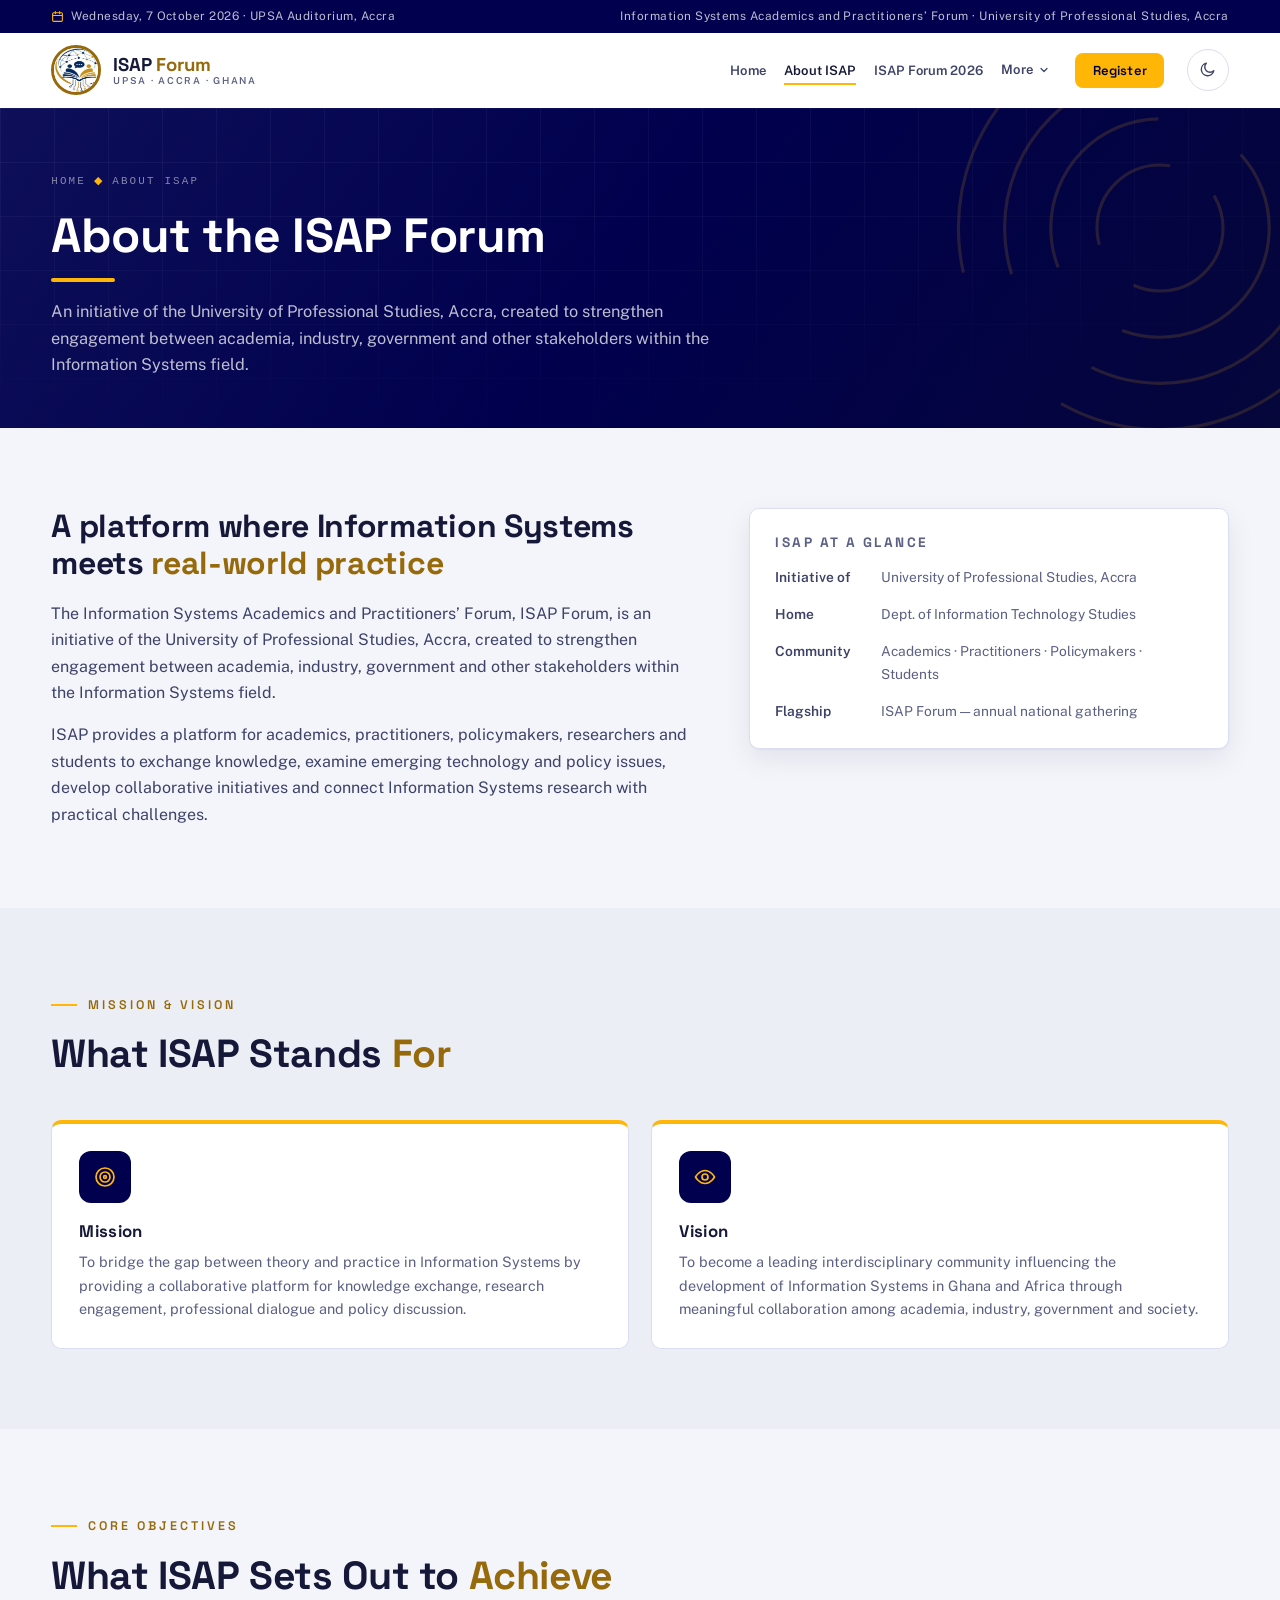
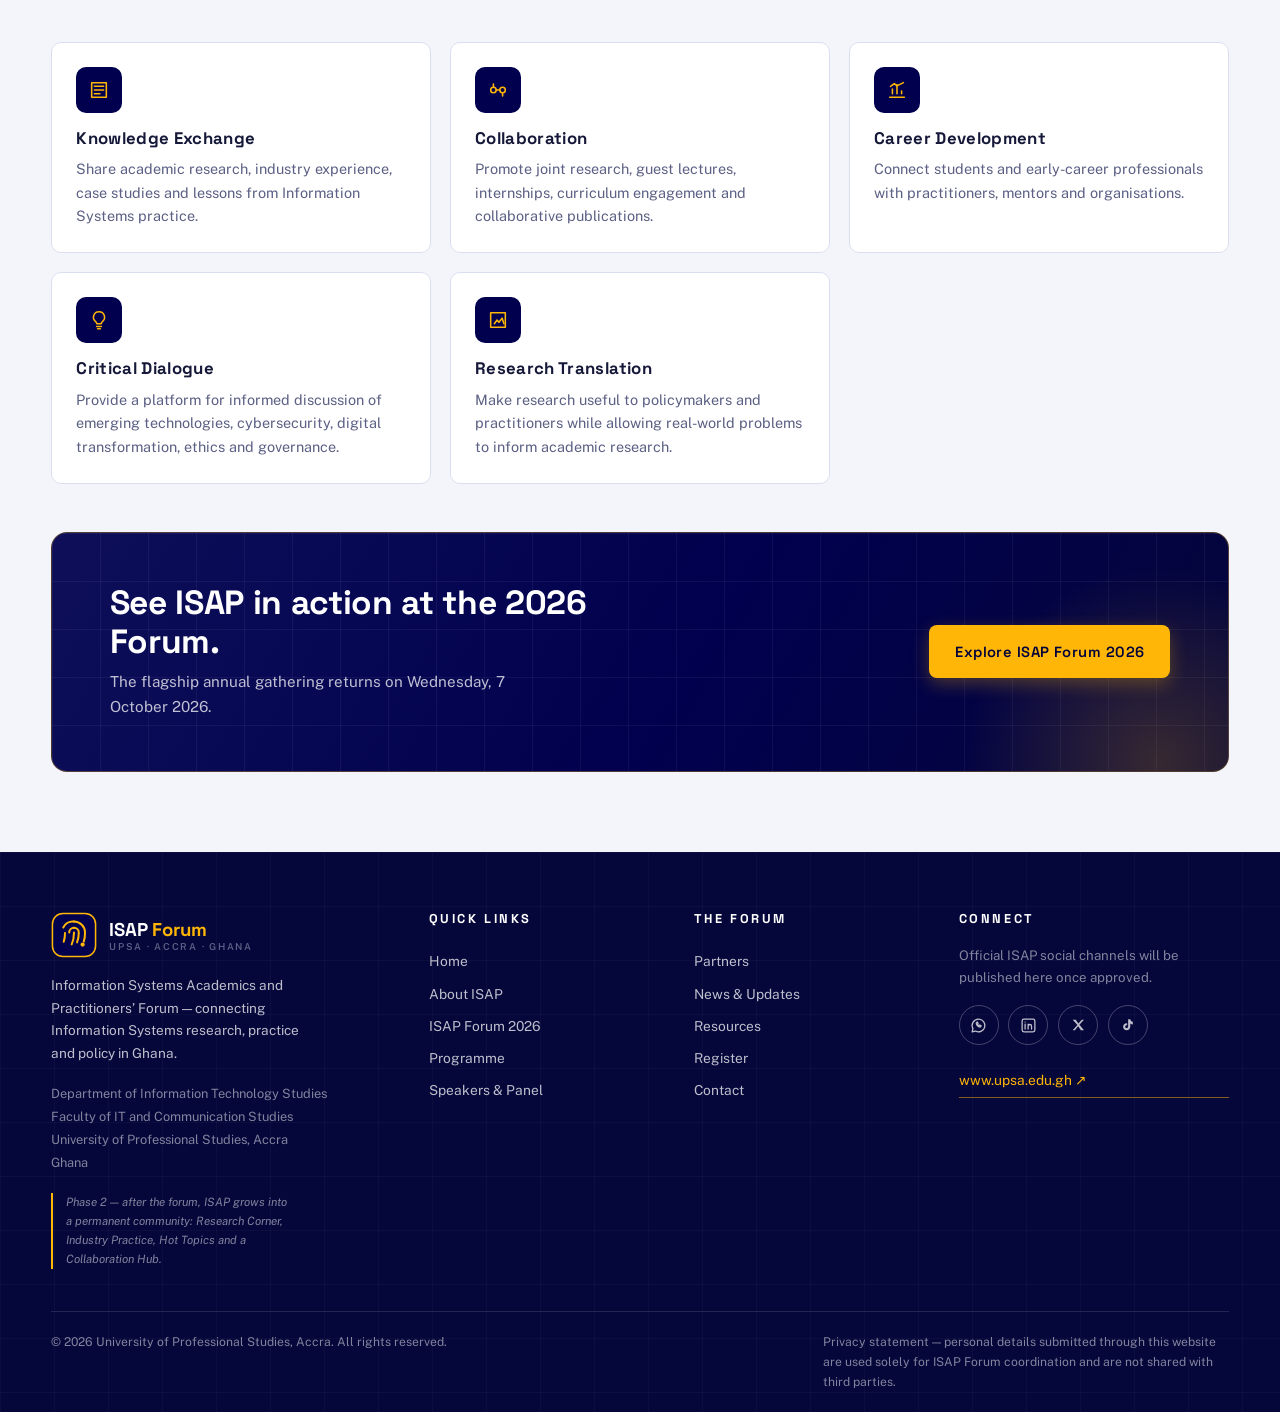
==== about.html @ c1e5a8bd "-Initial Commit -frontend" ====
<!DOCTYPE html>
<html lang="en" data-theme="light">

<head>
  <!-- =====================================================================
  ISAP FORUM 2026 — Official Event Website (Frontend Prototype)
  Information Systems Academics and Practitioners' Forum
  University of Professional Studies, Accra (UPSA)
  ---------------------------------------------------------------------
  · Multi-page static site: HTML5 + CSS3 + Vanilla JS (no frameworks, no build step)
  · Shared assets:  style.css (design system) · main.js (CMS-ready data + behaviour)
  · This page:      about.html — About ISAP
  · News articles:  article.html?slug=<slug> — single-article view rendered
    from the ISAP_DATA store in main.js (CMS-ready). All renderers honour
    the `status` publication gate (invited / confirmed / published ·
    draft / approved / published); swap the data objects for API calls
    later without touching the renderers.
====================================================================== -->
  <meta charset="UTF-8">
  <meta name="viewport" content="width=device-width, initial-scale=1.0">
  <title>About ISAP | ISAP Forum 2026</title>
  <link rel="icon" type="image/x-icon" href="images/logo-icon.jpg">
  <meta name="description"
    content="The Information Systems Academics and Practitioners’ Forum (ISAP) is a UPSA initiative bridging Information Systems theory and practice in Ghana.">
  <meta name="robots" content="index, follow">
  <meta name="theme-color" content="#00004E">
  <!-- Canonical + social placeholders: replace domain with the production URL -->
  <link rel="canonical" href="https://isapforum.upsa.edu.gh/about.html">
  <meta property="og:type" content="website">
  <meta property="og:site_name" content="ISAP Forum · UPSA">
  <meta property="og:title" content="About ISAP | ISAP Forum 2026">
  <meta property="og:description"
    content="The Information Systems Academics and Practitioners’ Forum (ISAP) is a UPSA initiative bridging Information Systems theory and practice in Ghana.">
  <meta property="og:url" content="https://isapforum.upsa.edu.gh/about.html">
  <!-- og:image: replace with official campaign visual when available -->
  <meta property="og:image" content="https://isapforum.upsa.edu.gh/assets/images/isap-2026-og.png">
  <meta name="twitter:card" content="summary_large_image">
  <meta name="twitter:title" content="About ISAP | ISAP Forum 2026">
  <meta name="twitter:description"
    content="The Information Systems Academics and Practitioners’ Forum (ISAP) is a UPSA initiative bridging Information Systems theory and practice in Ghana.">
  <link rel="preconnect" href="https://fonts.googleapis.com">
  <link rel="preconnect" href="https://fonts.gstatic.com" crossorigin>
  <link
    href="https://fonts.googleapis.com/css2?family=Space+Grotesk:wght@500;600;700&family=Public+Sans:ital,wght@0,400;0,500;0,600;0,700;0,800;1,400;1,600&display=swap"
    rel="stylesheet">
  <script>
    /* Theme bootstrap — runs before paint to avoid flash (persists via localStorage) */
    (function () {
      try {
        var t = localStorage.getItem('isap-theme');
        if (t !== 'light' && t !== 'dark') {
          t = (window.matchMedia && window.matchMedia('(prefers-color-scheme: dark)').matches) ? 'dark' : 'light';
        }
        document.documentElement.setAttribute('data-theme', t);
      } catch (e) { document.documentElement.setAttribute('data-theme', 'light'); }
    })();
  </script>
  <link rel="stylesheet" href="style.css">
</head>

<body data-page="about">

  <a class="skip-link" href="#main">Skip to main content</a>

  <!-- ================= HEADER ================= -->
  <header class="site-header" id="siteHeader">
    <div class="topstrip">
      <div class="container topstrip-in">
        <span><svg width="13" height="13" viewBox="0 0 24 24" fill="none" stroke="currentColor" stroke-width="2"
            stroke-linecap="round">
            <rect x="3" y="5" width="18" height="16" rx="2" />
            <path d="M3 10h18M8 3v4M16 3v4" />
          </svg> Wednesday, 7 October 2026 · UPSA Auditorium, Accra</span>
        <span class="ts-right">Information Systems Academics and Practitioners’ Forum · University of Professional
          Studies, Accra</span>
      </div>
    </div>
    <div class="container header-inner">
      <a class="brand" href="index.html" aria-label="ISAP Forum — Home">
        <img class="brand-mark-img" src="images/logo-icon.jpg" alt="" aria-hidden="true">
        <span class="brand-text">
          <strong>ISAP <i>Forum</i></strong>
          <small>UPSA · Accra · Ghana</small>
        </span>
      </a>
      <nav class="main-nav" aria-label="Primary">
        <ul>
          <li><a class="nav-link" href="index.html" data-nav="home">Home</a></li>
          <li><a class="active nav-link" href="about.html" data-nav="about">About ISAP</a></li>
          <li><a class="nav-link" href="forum.html" data-nav="forum">ISAP Forum 2026</a></li>
          <li class="nav-dropdown" id="navMore">
            <button class="nav-link nav-more" id="navMoreBtn" type="button" aria-haspopup="true" aria-expanded="false"
              aria-controls="navMoreMenu">
              More
              <svg class="chev" width="12" height="12" viewBox="0 0 24 24" fill="none" stroke="currentColor"
                stroke-width="2.4" stroke-linecap="round" stroke-linejoin="round" aria-hidden="true">
                <path d="M6 9l6 6 6-6" />
              </svg>
            </button>
            <ul class="nav-dropdown-menu" id="navMoreMenu" role="menu" aria-label="More pages">
              <li role="none"><a role="menuitem" class="dropdown-link" href="programme.html"
                  data-nav="programme">Programme</a></li>
              <li role="none"><a role="menuitem" class="dropdown-link" href="speakers.html" data-nav="speakers">Speakers
                  &amp; Panel</a></li>
              <li role="none"><a role="menuitem" class="dropdown-link" href="partners.html"
                  data-nav="partners">Partners</a></li>
              <li role="none"><a role="menuitem" class="dropdown-link" href="news.html" data-nav="news">News &amp;
                  Updates</a></li>
              <li role="none"><a role="menuitem" class="dropdown-link" href="resources.html"
                  data-nav="resources">Resources</a></li>
              <li role="none"><a role="menuitem" class="dropdown-link" href="contact.html"
                  data-nav="contact">Contact</a></li>
            </ul>
          </li>
          <li><a class="nav-link is-cta" href="register.html" data-nav="register">Register</a></li>
        </ul>
      </nav>
      <div class="header-actions">
        <button class="icon-btn theme-toggle" id="themeToggle" type="button" aria-label="Switch to dark mode"
          aria-pressed="false">
          <svg class="ic-moon" width="19" height="19" viewBox="0 0 24 24" fill="none" stroke="currentColor"
            stroke-width="1.8" stroke-linecap="round" stroke-linejoin="round" aria-hidden="true">
            <path d="M20 13.5A8 8 0 1 1 10.5 4 6.5 6.5 0 0 0 20 13.5z" />
          </svg>
          <svg class="ic-sun" width="19" height="19" viewBox="0 0 24 24" fill="none" stroke="currentColor"
            stroke-width="1.8" stroke-linecap="round" aria-hidden="true">
            <circle cx="12" cy="12" r="4" />
            <path
              d="M12 2v2M12 20v2M2 12h2M20 12h2M4.9 4.9l1.4 1.4M17.7 17.7l1.4 1.4M4.9 19.1l1.4-1.4M17.7 6.3l1.4-1.4" />
          </svg>
        </button>
        <button class="icon-btn hamburger" id="hamburger" type="button" aria-label="Open menu" aria-expanded="false"
          aria-controls="mobileMenu">
          <span class="bars" aria-hidden="true"><span></span><span></span><span></span></span>
        </button>
      </div>
    </div>
  </header>

  <!-- ================= MOBILE MENU ================= -->
  <div class="mobile-menu" id="mobileMenu" aria-hidden="true">
    <div class="mm-top">
      <span class="brand">
        <svg class="brand-mark" viewBox="0 0 48 48" width="40" height="40" aria-hidden="true">
          <rect x="1.5" y="1.5" width="45" height="45" rx="11" fill="#00004E" stroke="#FFB606" stroke-width="1.6" />
          <g fill="none" stroke="#FFB606" stroke-width="2.1" stroke-linecap="round">
            <path d="M24 10a11.5 11.5 0 0 1 11.5 11.5c0 3.6-.4 6.7-1.3 9.4" />
            <path d="M12.8 16.2A11.5 11.5 0 0 1 24 10" />
            <path d="M24 16.5a5 5 0 0 1 5 5c0 3.8-.6 7.2-1.8 10.2" />
            <path d="M19 21.5a5 5 0 0 1 5-5" />
            <path d="M24 21.5c0 4.6-.8 8.7-2.4 12.3" />
            <path d="M14.6 22c0 3.3-.4 6.3-1.3 9" />
          </g>
          <circle cx="33" cy="34" r="2.2" fill="#FFB606" />
        </svg>
        <span class="brand-text"><strong style="color:#fff">ISAP <i
              style="color:#FFB606;font-style:normal">Forum</i></strong><small>UPSA · Accra · Ghana</small></span>
      </span>
      <button class="mm-close" id="mmClose" type="button" aria-label="Close menu">
        <svg width="18" height="18" viewBox="0 0 24 24" fill="none" stroke="currentColor" stroke-width="2"
          stroke-linecap="round" aria-hidden="true">
          <path d="M6 6l12 12M18 6L6 18" />
        </svg>
      </button>
    </div>
    <nav class="mm-nav" aria-label="Mobile">
      <a href="index.html" data-nav="home">Home <small>01</small></a>
      <a class="active" href="about.html" data-nav="about">About ISAP <small>02</small></a>
      <a href="forum.html" data-nav="forum">ISAP Forum 2026 <small>03</small></a>
      <a href="programme.html" data-nav="programme">Programme <small>04</small></a>
      <a href="speakers.html" data-nav="speakers">Speakers &amp; Panel <small>05</small></a>
      <a href="partners.html" data-nav="partners">Partners <small>06</small></a>
      <a href="news.html" data-nav="news">News &amp; Updates <small>07</small></a>
      <a href="resources.html" data-nav="resources">Resources <small>08</small></a>
      <a href="register.html" data-nav="register">Register <small>09</small></a>
      <a href="contact.html" data-nav="contact">Contact <small>10</small></a>
    </nav>
    <div class="mm-foot">
      <a class="btn btn-gold" href="register.html">Register for ISAP 2026
        <svg class="arr" width="16" height="16" viewBox="0 0 24 24" fill="none" stroke="currentColor" stroke-width="2.2"
          stroke-linecap="round" stroke-linejoin="round" aria-hidden="true">
          <path d="M4 12h15M13 6l6 6-6 6" />
        </svg>
      </a>
      <div class="mm-event">
        <span><svg width="14" height="14" viewBox="0 0 24 24" fill="none" stroke="currentColor" stroke-width="2"
            stroke-linecap="round" aria-hidden="true">
            <rect x="3" y="5" width="18" height="16" rx="2" />
            <path d="M3 10h18M8 3v4M16 3v4" />
          </svg> Wednesday, 7 October 2026</span>
        <span><svg width="14" height="14" viewBox="0 0 24 24" fill="none" stroke="currentColor" stroke-width="2"
            stroke-linecap="round" stroke-linejoin="round" aria-hidden="true">
            <path d="M12 21s-7-5.1-7-11a7 7 0 0 1 14 0c0 5.9-7 11-7 11z" />
            <circle cx="12" cy="10" r="2.5" />
          </svg> UPSA Auditorium, Accra</span>
      </div>
    </div>
  </div>

  <main id="main">
    <!-- ============================================================
     VIEW: ABOUT ISAP
============================================================ -->
    <section class="view" id="view-about" aria-label="About ISAP">
      <div class="page-head">
        <svg class="fp-bg" viewBox="0 0 200 200" fill="none" stroke="#FFB606" stroke-width="1.5" aria-hidden="true">
          <circle cx="100" cy="100" r="30" stroke-dasharray="60 26" />
          <circle cx="100" cy="100" r="52" stroke-dasharray="100 44" />
          <circle cx="100" cy="100" r="74" stroke-dasharray="150 60" />
          <circle cx="100" cy="100" r="96" stroke-dasharray="200 80" />
        </svg>
        <div class="container">
          <p class="crumb"><a href="index.html">Home</a> <b>◆</b> About ISAP</p>
          <h1>About the ISAP Forum</h1>
          <p class="ph-lede">An initiative of the University of Professional Studies, Accra, created to strengthen
            engagement between academia, industry, government and other stakeholders within the Information Systems
            field.</p>
        </div>
      </div>

      <section class="section" aria-labelledby="aboutIntroT">
        <div class="container about-grid">
          <div class="prose reveal">
            <h2 id="aboutIntroT" style="font-size:clamp(1.5rem,3vw,2rem);margin-bottom:1.2rem">A platform where
              Information Systems meets <span class="hl" style="color:var(--gold-ink)">real-world practice</span></h2>
            <p>The Information Systems Academics and Practitioners’ Forum, ISAP Forum, is an initiative of the
              University of Professional Studies, Accra, created to strengthen engagement between academia, industry,
              government and other stakeholders within the Information Systems field.</p>
            <p>ISAP provides a platform for academics, practitioners, policymakers, researchers and students to exchange
              knowledge, examine emerging technology and policy issues, develop collaborative initiatives and connect
              Information Systems research with practical challenges.</p>
          </div>
          <aside class="focus-card reveal" aria-label="ISAP identity">
            <h3>ISAP At a Glance</h3>
            <div style="display:flex;flex-direction:column;gap:.9rem">
              <div class="spk-row"><b style="min-width:96px">Initiative of</b><span>University of Professional Studies,
                  Accra</span></div>
              <div class="spk-row"><b style="min-width:96px">Home</b><span>Dept. of Information Technology
                  Studies</span></div>
              <div class="spk-row"><b style="min-width:96px">Community</b><span>Academics · Practitioners · Policymakers
                  · Students</span></div>
              <div class="spk-row"><b style="min-width:96px">Flagship</b><span>ISAP Forum — annual national
                  gathering</span></div>
            </div>
          </aside>
        </div>
      </section>

      <section class="section section--tint" aria-labelledby="mvT">
        <div class="container">
          <div class="sec-head reveal">
            <p class="eyebrow">Mission &amp; Vision</p>
            <h2 class="sec-title" id="mvT">What ISAP Stands <span class="hl">For</span></h2>
          </div>
          <div class="grid grid-2">
            <article class="card mv-card reveal">
              <div class="icon-box" aria-hidden="true"><svg width="24" height="24" viewBox="0 0 24 24" fill="none"
                  stroke="currentColor" stroke-width="1.7" stroke-linecap="round" stroke-linejoin="round">
                  <circle cx="12" cy="12" r="9" />
                  <circle cx="12" cy="12" r="5" />
                  <circle cx="12" cy="12" r="1.4" />
                </svg></div>
              <h3>Mission</h3>
              <p>To bridge the gap between theory and practice in Information Systems by providing a collaborative
                platform for knowledge exchange, research engagement, professional dialogue and policy discussion.</p>
            </article>
            <article class="card mv-card reveal">
              <div class="icon-box" aria-hidden="true"><svg width="24" height="24" viewBox="0 0 24 24" fill="none"
                  stroke="currentColor" stroke-width="1.7" stroke-linecap="round" stroke-linejoin="round">
                  <path d="M2.5 12S6 5.5 12 5.5 21.5 12 21.5 12 18 18.5 12 18.5 2.5 12 2.5 12z" />
                  <circle cx="12" cy="12" r="3" />
                </svg></div>
              <h3>Vision</h3>
              <p>To become a leading interdisciplinary community influencing the development of Information Systems in
                Ghana and Africa through meaningful collaboration among academia, industry, government and society.</p>
            </article>
          </div>
        </div>
      </section>

      <section class="section" aria-labelledby="objT">
        <div class="container">
          <div class="sec-head reveal">
            <p class="eyebrow">Core Objectives</p>
            <h2 class="sec-title" id="objT">What ISAP Sets Out to <span class="hl">Achieve</span></h2>
          </div>
          <div class="obj-grid">
            <article class="card obj-card reveal">
              <div class="icon-box" aria-hidden="true"><svg width="22" height="22" viewBox="0 0 24 24" fill="none"
                  stroke="currentColor" stroke-width="1.7" stroke-linecap="round" stroke-linejoin="round">
                  <path d="M7 8h10M7 12h10M7 16h6" />
                  <path d="M4 4h16v16H4z" />
                </svg></div>
              <h3>Knowledge Exchange</h3>
              <p>Share academic research, industry experience, case studies and lessons from Information Systems
                practice.</p>
            </article>
            <article class="card obj-card reveal">
              <div class="icon-box" aria-hidden="true"><svg width="22" height="22" viewBox="0 0 24 24" fill="none"
                  stroke="currentColor" stroke-width="1.7" stroke-linecap="round" stroke-linejoin="round">
                  <circle cx="7" cy="12" r="3" />
                  <circle cx="17" cy="12" r="3" />
                  <path d="M10 12h4M7 9V5.5M17 15v3.5" />
                </svg></div>
              <h3>Collaboration</h3>
              <p>Promote joint research, guest lectures, internships, curriculum engagement and collaborative
                publications.</p>
            </article>
            <article class="card obj-card reveal">
              <div class="icon-box" aria-hidden="true"><svg width="22" height="22" viewBox="0 0 24 24" fill="none"
                  stroke="currentColor" stroke-width="1.7" stroke-linecap="round" stroke-linejoin="round">
                  <path d="M4 20h16M7 16v-5M12 16V6M17 16v-3" />
                  <path d="M5 8l4-3 3 2.5L19 4" />
                </svg></div>
              <h3>Career Development</h3>
              <p>Connect students and early-career professionals with practitioners, mentors and organisations.</p>
            </article>
            <article class="card obj-card reveal">
              <div class="icon-box" aria-hidden="true"><svg width="22" height="22" viewBox="0 0 24 24" fill="none"
                  stroke="currentColor" stroke-width="1.7" stroke-linecap="round" stroke-linejoin="round">
                  <path d="M12 3a6 6 0 0 1 3.5 10.9c-.6.5-1 1.2-1 2.1h-5c0-.9-.4-1.6-1-2.1A6 6 0 0 1 12 3z" />
                  <path d="M9.5 19h5M10.5 21.5h3" />
                </svg></div>
              <h3>Critical Dialogue</h3>
              <p>Provide a platform for informed discussion of emerging technologies, cybersecurity, digital
                transformation, ethics and governance.</p>
            </article>
            <article class="card obj-card reveal">
              <div class="icon-box" aria-hidden="true"><svg width="22" height="22" viewBox="0 0 24 24" fill="none"
                  stroke="currentColor" stroke-width="1.7" stroke-linecap="round" stroke-linejoin="round">
                  <path d="M4 4h16v16H4z" />
                  <path d="M8 16l3-4 2 2.5L16.5 10l2 6" />
                </svg></div>
              <h3>Research Translation</h3>
              <p>Make research useful to policymakers and practitioners while allowing real-world problems to inform
                academic research.</p>
            </article>
          </div>
          <div class="cta-banner reveal" style="margin-top:3rem">
            <div>
              <h2>See ISAP in action at the 2026 Forum.</h2>
              <p>The flagship annual gathering returns on Wednesday, 7 October 2026.</p>
            </div>
            <div class="cta-actions"><a class="btn btn-gold" href="forum.html">Explore ISAP Forum 2026</a></div>
          </div>
        </div>
      </section>
    </section>
  </main>

  <!-- ================= FOOTER ================= -->
  <footer class="site-footer">
    <div class="container">
      <div class="foot-grid">
        <div class="foot-brand">
          <span class="brand">
            <svg class="brand-mark" viewBox="0 0 48 48" width="46" height="46" aria-hidden="true">
              <rect x="1.5" y="1.5" width="45" height="45" rx="11" fill="#00004E" stroke="#FFB606" stroke-width="1.6" />
              <g fill="none" stroke="#FFB606" stroke-width="2.1" stroke-linecap="round">
                <path d="M24 10a11.5 11.5 0 0 1 11.5 11.5c0 3.6-.4 6.7-1.3 9.4" />
                <path d="M12.8 16.2A11.5 11.5 0 0 1 24 10" />
                <path d="M24 16.5a5 5 0 0 1 5 5c0 3.8-.6 7.2-1.8 10.2" />
                <path d="M19 21.5a5 5 0 0 1 5-5" />
                <path d="M24 21.5c0 4.6-.8 8.7-2.4 12.3" />
                <path d="M14.6 22c0 3.3-.4 6.3-1.3 9" />
              </g>
              <circle cx="33" cy="34" r="2.2" fill="#FFB606" />
            </svg>
            <span class="brand-text"><strong style="color:#fff">ISAP <i
                  style="color:#FFB606;font-style:normal">Forum</i></strong><small>UPSA · Accra · Ghana</small></span>
          </span>
          <p>Information Systems Academics and Practitioners’ Forum — connecting Information Systems research, practice
            and policy in Ghana.</p>
          <div class="addr">
            Department of Information Technology Studies<br>
            Faculty of IT and Communication Studies<br>
            University of Professional Studies, Accra<br>
            Ghana
          </div>
          <p class="phase2">Phase 2 — after the forum, ISAP grows into a permanent community: Research Corner, Industry
            Practice, Hot Topics and a Collaboration Hub.</p>
        </div>
        <div class="foot-col">
          <h4>Quick Links</h4>
          <a href="index.html">Home</a><a href="about.html">About ISAP</a><a href="forum.html">ISAP Forum 2026</a><a
            href="programme.html">Programme</a><a href="speakers.html">Speakers &amp; Panel</a>
        </div>
        <div class="foot-col">
          <h4>The Forum</h4>
          <a href="partners.html">Partners</a><a href="news.html">News &amp; Updates</a><a
            href="resources.html">Resources</a><a href="register.html">Register</a><a href="contact.html">Contact</a>
        </div>
        <div class="foot-col">
          <h4>Connect</h4>
          <p style="font-size:.83rem;color:var(--on-navy-3)">Official ISAP social channels will be published here once
            approved.</p>
          <div class="foot-social">
            <a href="https://whatsapp.com/channel/0029VapJtFc60eBjgcA69Y19" target="_blank" rel="noopener"
              aria-label="WhatsApp" title="WhatsApp"><svg width="17" height="17" viewBox="0 0 24 24" fill="none"
                stroke="currentColor" stroke-width="1.8" stroke-linecap="round" stroke-linejoin="round"
                aria-hidden="true">
                <path d="M12 3a9 9 0 0 0-7.8 13.5L3 21l4.6-1.2A9 9 0 1 0 12 3z" />
                <path d="M8.8 8.7c.4 2.6 3 5.2 5.6 5.6l1.4-1.7-2.1-1.2-1 .8c-.8-.4-1.6-1.2-2-2l.8-1-1.2-2.1-1.5 1.6z" />
              </svg></a>
            <a href="https://www.linkedin.com/in/isap-forum" target="_blank" rel="noopener" aria-label="LinkedIn"
              title="LinkedIn"><svg width="17" height="17" viewBox="0 0 24 24" fill="none" stroke="currentColor"
                stroke-width="1.8" stroke-linecap="round" stroke-linejoin="round" aria-hidden="true">
                <rect x="3" y="3" width="18" height="18" rx="2.5" />
                <path d="M7.2 10.2V17M7.2 7.2v.01M11.5 17v-4a2.4 2.4 0 0 1 4.8 0v4M11.5 10.2v1.6" />
              </svg></a>
            <a href="https://x.com/itsaupsa?s=1" target="_blank" rel="noopener" aria-label="X" title="X"><svg width="16"
                height="16" viewBox="0 0 24 24" fill="currentColor" aria-hidden="true">
                <path d="M4 4h4.6l4 5.7L17.8 4H21l-6.9 7.6L21 20h-4.6l-4.2-6-4.9 6H4l7.2-8L4 4z" />
              </svg></a>
            <a href="https://www.tiktok.com/@itsa.upsa?_t=ZM-904lYQzwJrf&_r=1" target="_blank" rel="noopener"
              aria-label="TikTok" title="TikTok"><svg width="16" height="16" viewBox="0 0 24 24" fill="currentColor"
                aria-hidden="true">
                <path
                  d="M19.3 7.2c-1.3-.1-2.5-.8-3.2-1.9-.4-.6-.6-1.3-.7-2.1h-3.2v11.2c0 1.3-.9 2.3-2.2 2.3-1.2 0-2.2-.9-2.2-2.1s1-2.1 2.2-2.1c.2 0 .5 0 .7.1v-3.2c-.2 0-.5-.1-.7-.1-3 0-5.4 2.4-5.4 5.3s2.4 5.3 5.4 5.3c3 0 5.4-2.4 5.4-5.3V9.8c1.1.8 2.4 1.3 3.8 1.3V7.2h-.1z" />
              </svg></a>
          </div>
          <p style="font-size:.8rem;margin-top:1.2rem"><a href="https://www.upsa.edu.gh" target="_blank" rel="noopener"
              style="color:var(--gold);border-bottom:1px solid rgba(255,182,6,.5)">www.upsa.edu.gh ↗</a></p>
        </div>
      </div>
      <div class="foot-bottom">
        <span>© 2026 University of Professional Studies, Accra. All rights reserved.</span>
        <span class="privacy">Privacy statement — personal details submitted through this website are used solely for
          ISAP Forum coordination and are not shared with third parties.</span>
      </div>
    </div>
  </footer>

  <button class="back-top" id="backTop" type="button" aria-label="Back to top">
    <svg width="18" height="18" viewBox="0 0 24 24" fill="none" stroke="currentColor" stroke-width="2.4"
      stroke-linecap="round" stroke-linejoin="round" aria-hidden="true">
      <path d="M12 19V5M6 11l6-6 6 6" />
    </svg>
  </button>
  <div class="toast" id="toast" role="status" aria-live="polite"></div>

  <script src="main.js"></script>
</body>

</html>
---- style.css ----
/* ============================================================
   1. TOKENS
============================================================ */
:root {
  --navy: #00004E;
  --navy-700: #0E0F58;
  --navy-800: #0A0B44;
  --navy-900: #05063A;
  --gold: #FFB606;
  --gold-hi: #FFC22E;
  --gold-ink: #96690A;
  --gold-soft: rgba(255, 182, 6, .14);
  --bg: #F4F5FA;
  --surface: #FFFFFF;
  --surface-2: #ECEEF6;
  --surface-3: #E1E4F0;
  --ink: #151838;
  --ink-2: #3D4268;
  --muted: #5B6084;
  --line: #DBDEF0;
  --line-strong: #C3C8E2;
  --on-navy: #FFFFFF;
  --on-navy-2: rgba(255, 255, 255, .74);
  --on-navy-3: rgba(255, 255, 255, .5);
  --grid-line: rgba(0, 0, 78, .05);
  --shadow: 0 1px 2px rgba(10, 11, 68, .05), 0 10px 28px rgba(10, 11, 68, .08);
  --shadow-lg: 0 2px 6px rgba(10, 11, 68, .08), 0 22px 48px rgba(10, 11, 68, .16);
  --font-d: 'Space Grotesk', ui-sans-serif, sans-serif;
  --font-b: 'Public Sans', system-ui, sans-serif;
  --font-m: ui-monospace, 'SF Mono', 'Cascadia Mono', Menlo, Consolas, monospace;
  --r: 10px;
  --r-sm: 7px;
  --hh: 74px;
  /* Scroll-reveal animation tokens */
  --reveal-distance: 40px;
  --reveal-duration: .7s;
  --reveal-easing: cubic-bezier(.22, 1, .36, 1);
  --reveal-stagger: .10s;
}

html[data-theme="dark"] {
  --bg: #070919;
  --surface: #0D1130;
  --surface-2: #12163E;
  --surface-3: #181E52;
  --ink: #EDEFFB;
  --ink-2: #C7CBE8;
  --muted: #9298C0;
  --line: #20265A;
  --line-strong: #2D3470;
  --gold: #FFC021;
  --gold-hi: #FFCD4A;
  --gold-ink: #FFC22E;
  --gold-soft: rgba(255, 192, 33, .13);
  --grid-line: rgba(255, 255, 255, .04);
  --shadow: 0 1px 2px rgba(0, 0, 0, .35), 0 12px 30px rgba(0, 0, 0, .4);
  --shadow-lg: 0 2px 8px rgba(0, 0, 0, .4), 0 24px 54px rgba(0, 0, 0, .5);
  --navy-800: #04052E;
  --navy-900: #02031F;
}

/* ============================================================
   2. RESET / BASE
============================================================ */
*,
*::before,
*::after {
  box-sizing: border-box;
  margin: 0;
  padding: 0
}

html {
  scroll-behavior: smooth;
  -webkit-text-size-adjust: 100%
}

body {
  font-family: var(--font-b);
  font-size: 1rem;
  line-height: 1.65;
  color: var(--ink);
  background: var(--bg);
  overflow-x: clip;
  min-height: 100vh;
}

img,
svg,
canvas {
  display: block;
  max-width: 100%
}

a {
  color: inherit;
  text-decoration: none
}

ul,
ol {
  list-style: none
}

button,
input,
select,
textarea {
  font: inherit;
  color: inherit
}

button {
  cursor: pointer;
  background: none;
  border: 0
}

::selection {
  background: var(--gold);
  color: #00003A
}

:focus-visible {
  outline: 3px solid var(--gold);
  outline-offset: 2px;
  border-radius: 4px
}

.sr-only {
  position: absolute;
  width: 1px;
  height: 1px;
  padding: 0;
  margin: -1px;
  overflow: hidden;
  clip: rect(0 0 0 0);
  white-space: nowrap;
  border: 0
}

.skip-link {
  position: fixed;
  top: -60px;
  left: 16px;
  z-index: 200;
  background: var(--gold);
  color: #00003A;
  font-weight: 700;
  padding: .7rem 1.2rem;
  border-radius: 0 0 8px 8px;
  transition: top .2s
}

.skip-link:focus {
  top: 0
}

h1,
h2,
h3,
h4 {
  font-family: var(--font-d);
  line-height: 1.15;
  color: var(--ink);
  letter-spacing: -.01em
}

html[data-theme="dark"] h1,
html[data-theme="dark"] h2,
html[data-theme="dark"] h3,
html[data-theme="dark"] h4 {
  color: var(--ink)
}

.mono {
  font-family: var(--font-m)
}

.gold {
  color: var(--gold)
}

/* ============================================================
   3. LAYOUT UTILITIES
============================================================ */
.container {
  width: min(1200px, 92%);
  margin-inline: auto
}

.section {
  padding: 5rem 0;
  position: relative
}

.section--tint {
  background: var(--surface-2)
}

.section--navy {
  background: linear-gradient(135deg, var(--navy-700) 0%, var(--navy) 45%, var(--navy-900) 100%);
  color: var(--on-navy);
  overflow: hidden;
}

.section--navy::before {
  content: "";
  position: absolute;
  inset: 0;
  pointer-events: none;
  background-image: linear-gradient(var(--hero-grid, rgba(255, 255, 255, .045)) 1px, transparent 1px),
    linear-gradient(90deg, var(--hero-grid, rgba(255, 255, 255, .045)) 1px, transparent 1px);
  background-size: 56px 56px;
}

.section--navy::after {
  content: "";
  position: absolute;
  inset: 0;
  pointer-events: none;
  background: radial-gradient(600px 400px at 85% 10%, rgba(255, 182, 6, .14), transparent 65%);
}

.section--navy>* {
  position: relative;
  z-index: 2
}

.section--navy h2,
.section--navy h3 {
  color: #fff
}

.section--navy .sec-lede {
  color: var(--on-navy-2)
}

.sec-head {
  max-width: 720px;
  margin-bottom: 2.75rem
}

.sec-head--center {
  margin-inline: auto;
  text-align: center
}

.eyebrow {
  display: inline-flex;
  align-items: center;
  gap: .7rem;
  font-family: var(--font-d);
  font-size: .78rem;
  font-weight: 600;
  letter-spacing: .24em;
  text-transform: uppercase;
  color: var(--gold-ink);
  margin-bottom: 1rem;
}

.eyebrow::before {
  content: "";
  width: 26px;
  height: 2px;
  background: var(--gold);
  flex: none
}

.section--navy .eyebrow {
  color: var(--gold)
}

.sec-title {
  font-size: clamp(1.65rem, 3.4vw, 2.45rem);
  font-weight: 700
}

.sec-title .hl {
  color: var(--gold-ink)
}

.section--navy .sec-title .hl {
  color: var(--gold)
}

.sec-lede {
  margin-top: .9rem;
  color: var(--muted);
  font-size: 1.05rem;
  max-width: 62ch
}

/* ============================================================
   4. BUTTONS / CHIPS / STATUS
============================================================ */
.btn {
  display: inline-flex;
  align-items: center;
  justify-content: center;
  gap: .6rem;
  font-family: var(--font-d);
  font-weight: 600;
  font-size: .92rem;
  letter-spacing: .03em;
  padding: .85rem 1.55rem;
  border-radius: 8px;
  border: 1px solid transparent;
  transition: transform .18s ease, box-shadow .18s ease, background .18s ease, border-color .18s ease, color .18s ease;
  white-space: nowrap;
}

.btn .arr {
  transition: transform .18s ease
}

.btn:hover .arr {
  transform: translateX(4px)
}

.btn-gold {
  background: var(--gold);
  color: #00003A;
  box-shadow: 0 6px 18px rgba(255, 182, 6, .28)
}

.btn-gold:hover {
  background: var(--gold-hi);
  transform: translateY(-2px);
  box-shadow: 0 10px 26px rgba(255, 182, 6, .36)
}

.btn-navy {
  background: var(--navy);
  color: #fff
}

.btn-navy:hover {
  background: var(--navy-700);
  transform: translateY(-2px);
  box-shadow: var(--shadow)
}

.btn-ghost {
  border-color: rgba(255, 255, 255, .4);
  color: #fff
}

.btn-ghost:hover {
  border-color: var(--gold);
  color: var(--gold);
  transform: translateY(-2px)
}

.btn-outline {
  border-color: var(--line-strong);
  color: var(--ink)
}

.btn-outline:hover {
  border-color: var(--navy);
  background: var(--surface-2);
  transform: translateY(-2px)
}

html[data-theme="dark"] .btn-outline:hover {
  border-color: var(--gold);
  background: var(--surface-2)
}

.btn-sm {
  padding: .55rem 1.05rem;
  font-size: .82rem
}

.btn[disabled],
.btn.is-pending {
  opacity: .55;
  cursor: not-allowed;
  transform: none !important;
  box-shadow: none !important
}

.chip {
  display: inline-flex;
  align-items: center;
  gap: .55rem;
  padding: .55rem 1rem;
  border-radius: 8px;
  font-weight: 700;
  font-size: .86rem;
  letter-spacing: .02em;
}

.chip svg {
  flex: none
}

.chip--gold {
  background: var(--gold);
  color: #00003A
}

.chip--line {
  border: 1px solid rgba(255, 255, 255, .35);
  color: #fff
}

.chip--soft {
  background: var(--surface-2);
  border: 1px solid var(--line);
  color: var(--ink-2);
  font-weight: 600
}

.status {
  display: inline-flex;
  align-items: center;
  gap: .45rem;
  font-family: var(--font-m);
  font-size: .7rem;
  letter-spacing: .08em;
  text-transform: uppercase;
  padding: .28rem .65rem;
  border-radius: 999px;
  border: 1px solid;
}

.status::before {
  content: "";
  width: 6px;
  height: 6px;
  border-radius: 50%;
  background: currentColor
}

.status--confirmed {
  color: var(--gold-ink);
  border-color: rgba(150, 105, 10, .4);
  background: var(--gold-soft)
}

.status--tba {
  color: var(--muted);
  border-color: var(--line-strong);
  background: var(--surface-2)
}

/* ============================================================
   5. HEADER / NAVIGATION
============================================================ */
.site-header {
  position: sticky;
  top: 0;
  z-index: 50;
  background: var(--surface);
  transition: box-shadow .25s ease, border-color .25s ease;
  border-bottom: 1px solid transparent
}

.site-header.scrolled {
  border-color: var(--line);
  box-shadow: 0 8px 24px rgba(10, 11, 68, .1)
}

.topstrip {
  background: var(--navy);
  color: var(--on-navy-2);
  font-size: .74rem;
  letter-spacing: .04em;
  overflow: hidden;
  max-height: 34px;
  transition: max-height .3s ease
}

.site-header.scrolled .topstrip {
  max-height: 0
}

.topstrip-in {
  display: flex;
  justify-content: space-between;
  gap: 1rem;
  padding: .42rem 0
}

.topstrip-in span {
  display: inline-flex;
  align-items: center;
  gap: .45rem;
  white-space: nowrap
}

.topstrip-in svg {
  color: var(--gold)
}

.header-inner {
  display: flex;
  align-items: center;
  gap: 1.4rem;
  height: var(--hh)
}

.brand {
  display: flex;
  align-items: center;
  gap: .75rem;
  flex: none
}

.brand-mark-img {
  width: 50px;
  height: 50px;
  border-radius: 50%;
  border: 3px solid var(--gold-ink);
}

.brand-text {
  display: flex;
  flex-direction: column;
  line-height: 1.15
}

.brand-text strong {
  font-family: var(--font-d);
  font-weight: 700;
  font-size: 1.16rem;
  color: var(--ink);
  letter-spacing: -.01em
}

.brand-text strong i {
  font-style: normal;
  color: var(--gold-ink)
}

html[data-theme="dark"] .brand-text strong i {
  color: var(--gold)
}

.brand-text small {
  font-size: .6rem;
  letter-spacing: .18em;
  text-transform: uppercase;
  color: var(--muted);
  font-weight: 600
}

.main-nav {
  margin-left: auto
}

.main-nav ul {
  display: flex;
  align-items: center;
  gap: 1.15rem
}

.nav-link {
  position: relative;
  font-size: .815rem;
  font-weight: 600;
  color: var(--ink-2);
  padding: .45rem 0;
  letter-spacing: .01em;
  transition: color .18s;
  white-space: nowrap;
}

.nav-link::after {
  content: "";
  position: absolute;
  left: 0;
  bottom: 0;
  height: 2px;
  width: 100%;
  background: var(--gold);
  transform: scaleX(0);
  transform-origin: left;
  transition: transform .22s ease
}

.nav-link:hover {
  color: var(--ink)
}

.nav-link:hover::after,
.nav-link.active::after {
  transform: scaleX(1)
}

.nav-link.active {
  color: var(--ink)
}

.nav-link.is-cta {
  background: var(--gold);
  color: #00003A;
  padding: .55rem 1.1rem;
  border-radius: 8px;
  font-family: var(--font-d);
  margin-left: .4rem;
  transition: background .18s, transform .18s, box-shadow .18s;
}

.nav-link.is-cta::after {
  display: none
}

.nav-link.is-cta:hover {
  background: var(--gold-hi);
  transform: translateY(-2px);
  box-shadow: 0 8px 20px rgba(255, 182, 6, .35);
  color: #00003A
}

/* "More" dropdown (desktop nav only, 1024px+) — reuses existing nav styling */
.nav-dropdown {
  position: relative
}

.nav-more {
  display: inline-flex;
  align-items: center;
  gap: .35rem;
  cursor: pointer
}

.nav-more .chev {
  transition: transform .22s ease;
  margin-top: 1px
}

.nav-dropdown.open .nav-more .chev {
  transform: rotate(180deg)
}

.nav-dropdown-menu {
  position: absolute;
  top: calc(100% + 12px);
  right: 0;
  min-width: 212px;
  background: var(--surface);
  border: 1px solid var(--line);
  border-radius: 10px;
  box-shadow: var(--shadow-lg);
  padding: .45rem;
  display: flex;
  flex-direction: column;
  gap: .1rem;
  opacity: 0;
  visibility: hidden;
  transform: translateY(-8px);
  transition: opacity .2s ease, transform .2s ease, visibility 0s .2s;
  z-index: 60;
}

/* invisible bridge so hover isn't lost in the gap above the menu */
.nav-dropdown-menu::before {
  content: "";
  position: absolute;
  left: 0;
  right: 0;
  top: -12px;
  height: 12px
}

.nav-dropdown.open .nav-dropdown-menu,
.nav-dropdown:hover .nav-dropdown-menu,
.nav-dropdown:focus-within .nav-dropdown-menu {
  opacity: 1;
  visibility: visible;
  transform: translateY(0);
  transition: opacity .2s ease, transform .2s ease;
}

.nav-dropdown:hover .nav-more .chev,
.nav-dropdown:focus-within .nav-more .chev {
  transform: rotate(180deg)
}

.dropdown-link {
  display: block;
  padding: .6rem .8rem;
  border-radius: 7px;
  font-size: .85rem;
  font-weight: 600;
  color: var(--ink-2);
  white-space: nowrap;
  transition: background .16s, color .16s;
}

.dropdown-link:hover,
.dropdown-link:focus-visible {
  background: var(--surface-2);
  color: var(--ink)
}

.dropdown-link.active {
  color: var(--gold-ink);
  background: var(--gold-soft)
}

html[data-theme="dark"] .dropdown-link.active {
  color: var(--gold)
}

.header-actions {
  display: flex;
  align-items: center;
  gap: .6rem;
  flex: none
}

.icon-btn {
  width: 42px;
  height: 42px;
  border-radius: 50%;
  display: grid;
  place-items: center;
  color: var(--ink-2);
  border: 1px solid var(--line);
  background: var(--surface);
  transition: border-color .18s, color .18s, transform .18s;
}

.icon-btn:hover {
  border-color: var(--gold);
  color: var(--gold-ink);
  transform: translateY(-1px)
}

html[data-theme="dark"] .icon-btn:hover {
  color: var(--gold)
}

.theme-toggle .ic-sun {
  display: none
}

html[data-theme="dark"] .theme-toggle .ic-sun {
  display: block
}

html[data-theme="dark"] .theme-toggle .ic-moon {
  display: none
}

.hamburger {
  display: none
}

.hamburger .bars {
  display: flex;
  flex-direction: column;
  gap: 5px
}

.hamburger .bars span {
  width: 20px;
  height: 2px;
  background: var(--ink);
  transition: transform .3s, opacity .3s;
  display: block
}

.hamburger[aria-expanded="true"] .bars span:nth-child(1) {
  transform: translateY(7px) rotate(45deg)
}

.hamburger[aria-expanded="true"] .bars span:nth-child(2) {
  opacity: 0
}

.hamburger[aria-expanded="true"] .bars span:nth-child(3) {
  transform: translateY(-7px) rotate(-45deg)
}

/* Mobile menu */
.mobile-menu {
  position: fixed;
  inset: 0;
  z-index: 80;
  background: linear-gradient(160deg, var(--navy-700), var(--navy) 50%, var(--navy-900));
  color: #fff;
  display: flex;
  flex-direction: column;
  padding: 1.2rem 6% 2rem;
  transform: translateY(-102%);
  visibility: hidden;
  transition: transform .45s cubic-bezier(.22, .9, .3, 1), visibility 0s .45s;
  overflow-y: auto;
}

.mobile-menu.open {
  transform: translateY(0);
  visibility: visible;
  transition: transform .45s cubic-bezier(.22, .9, .3, 1)
}

.mobile-menu::before {
  content: "";
  position: absolute;
  inset: 0;
  pointer-events: none;
  background-image: linear-gradient(rgba(255, 255, 255, .04) 1px, transparent 1px), linear-gradient(90deg, rgba(255, 255, 255, .04) 1px, transparent 1px);
  background-size: 52px 52px;
}

.mm-top {
  display: flex;
  justify-content: space-between;
  align-items: center;
  position: relative
}

.mm-top .brand-text strong {
  color: #fff
}

.mm-top .brand-text small {
  color: var(--on-navy-3)
}

.mm-close {
  width: 44px;
  height: 44px;
  border: 1px solid rgba(255, 255, 255, .3);
  border-radius: 50%;
  display: grid;
  place-items: center;
  color: #fff;
  transition: border-color .2s, transform .2s
}

.mm-close:hover {
  border-color: var(--gold);
  transform: rotate(90deg)
}

.mm-nav {
  margin-top: 2rem;
  position: relative
}

.mm-nav a {
  display: flex;
  align-items: center;
  justify-content: space-between;
  padding: .85rem .25rem;
  font-family: var(--font-d);
  font-size: 1.45rem;
  font-weight: 600;
  color: #fff;
  border-bottom: 1px solid rgba(255, 255, 255, .09);
  opacity: 0;
  transform: translateY(14px);
  transition: opacity .4s ease, transform .4s ease, color .2s;
}

.mobile-menu.open .mm-nav a {
  opacity: 1;
  transform: translateY(0)
}

.mobile-menu.open .mm-nav a:nth-child(1) {
  transition-delay: .08s
}

.mobile-menu.open .mm-nav a:nth-child(2) {
  transition-delay: .12s
}

.mobile-menu.open .mm-nav a:nth-child(3) {
  transition-delay: .16s
}

.mobile-menu.open .mm-nav a:nth-child(4) {
  transition-delay: .2s
}

.mobile-menu.open .mm-nav a:nth-child(5) {
  transition-delay: .24s
}

.mobile-menu.open .mm-nav a:nth-child(6) {
  transition-delay: .28s
}

.mobile-menu.open .mm-nav a:nth-child(7) {
  transition-delay: .32s
}

.mobile-menu.open .mm-nav a:nth-child(8) {
  transition-delay: .36s
}

.mobile-menu.open .mm-nav a:nth-child(9) {
  transition-delay: .4s
}

.mobile-menu.open .mm-nav a:nth-child(10) {
  transition-delay: .44s
}

.mm-nav a:hover,
.mm-nav a.active {
  color: var(--gold)
}

.mm-nav a small {
  font-family: var(--font-m);
  font-size: .65rem;
  color: var(--on-navy-3);
  letter-spacing: .15em
}

.mm-foot {
  margin-top: auto;
  padding-top: 1.6rem;
  position: relative;
  display: grid;
  gap: 1rem
}

.mm-foot .btn {
  width: 100%
}

.mm-event {
  display: flex;
  flex-direction: column;
  gap: .35rem;
  font-size: .85rem;
  color: var(--on-navy-2)
}

.mm-event span {
  display: inline-flex;
  align-items: center;
  gap: .5rem
}

.mm-event svg {
  color: var(--gold)
}

html.lock {
  overflow: hidden
}

/* ============================================================
   6. HERO
============================================================ */
.hero {
  position: relative;
  background: linear-gradient(130deg, var(--navy-700) 0%, var(--navy) 42%, var(--navy-900) 100%);
  color: var(--on-navy);
  overflow: hidden;
}

.hero::before {
  content: "";
  position: absolute;
  inset: 0;
  background-image: linear-gradient(rgba(255, 255, 255, .05) 1px, transparent 1px), linear-gradient(90deg, rgba(255, 255, 255, .05) 1px, transparent 1px);
  background-size: 56px 56px;
  mask-image: radial-gradient(120% 100% at 50% 0%, #000 40%, transparent 100%);
}

.hero::after {
  content: "";
  position: absolute;
  width: 760px;
  height: 760px;
  right: -180px;
  top: -220px;
  border-radius: 50%;
  background: radial-gradient(circle, rgba(255, 182, 6, .16), transparent 62%);
  pointer-events: none;
}

.hero-inner {
  position: relative;
  z-index: 2;
  display: grid;
  grid-template-columns: minmax(0, 1.05fr) minmax(0, .95fr);
  gap: 3.5rem;
  align-items: center;
  padding: 4.6rem 0 3.4rem
}

/* Let the hero's grid and flex children shrink instead of widening the viewport. */
.hero-inner>* {
  min-width: 0;
  max-width: 100%
}

.hero-copy {
  overflow-wrap: anywhere
}

.hero-eyebrow {
  display: inline-flex;
  align-items: center;
  gap: .7rem;
  font-family: var(--font-m);
  font-size: .72rem;
  letter-spacing: .26em;
  text-transform: uppercase;
  color: var(--gold);
  margin-bottom: 1.4rem
}

.hero-eyebrow::before {
  content: "";
  width: 30px;
  height: 2px;
  background: var(--gold);
  flex-shrink: 0
}

.hero-title {
  font-size: clamp(2.7rem, 7.2vw, 4.6rem);
  font-weight: 700;
  line-height: 1;
  color: #fff;
  letter-spacing: -.015em
}

.hero-title .yr {
  display: block;
  color: var(--gold)
}

.hero-name {
  margin-top: 1rem;
  font-weight: 600;
  font-size: clamp(1rem, 1.6vw, 1.18rem);
  color: var(--on-navy-2);
  max-width: 52ch
}

.hero-theme {
  margin-top: 1.5rem;
  padding: 1.05rem 1.3rem;
  border-left: 3px solid var(--gold);
  border-radius: 0 10px 10px 0;
  background: rgba(255, 255, 255, .05);
  max-width: 56ch;
  font-size: 1.02rem;
  color: var(--on-navy-2);
  font-weight: 500;
}

.hero-theme strong {
  color: #fff;
  font-weight: 700
}

.hero-theme em {
  font-style: normal;
  color: var(--gold);
  font-weight: 600
}

.hero-meta {
  display: flex;
  flex-wrap: wrap;
  gap: .8rem;
  margin-top: 1.6rem
}

.hero-meta>.chip {
  min-width: 0;
  max-width: 100%;
  white-space: normal
}

.hero-ctas {
  display: flex;
  flex-wrap: wrap;
  gap: .9rem;
  margin-top: 1.9rem
}

.hero .btn {
  min-width: 0;
  max-width: 100%;
  white-space: normal;
  text-align: center;
  overflow-wrap: anywhere
}

.hero .btn svg {
  flex-shrink: 0
}

.hero-note {
  margin-top: 1.15rem;
  font-size: .8rem;
  color: var(--on-navy-3);
  letter-spacing: .03em
}

.hero-note b {
  color: var(--on-navy-2);
  font-weight: 600
}

/* Hero visual — Ghana map + biometric identity treatment
   (Stylized placeholder: replace the .map-panel contents with the
   official campaign visual when the asset is delivered.) */
.hero-visual {
  position: relative;
  display: flex;
  justify-content: center
}

.map-panel {
  position: relative;
  width: min(400px, 100%);
  min-width: 0;
  max-width: 100%;
  border: 1px solid rgba(255, 255, 255, .16);
  border-radius: 14px;
  background: linear-gradient(160deg, rgba(255, 255, 255, .06), rgba(255, 255, 255, .015));
  padding: 1.1rem 1.1rem .9rem;
  backdrop-filter: blur(2px);
  box-shadow: 0 30px 70px rgba(2, 3, 31, .5);
  animation: floaty 7s ease-in-out infinite;
}

@keyframes floaty {

  0%,
  100% {
    transform: translateY(0)
  }

  50% {
    transform: translateY(-9px)
  }
}

.map-head {
  display: flex;
  justify-content: space-between;
  align-items: center;
  font-family: var(--font-m);
  font-size: .66rem;
  letter-spacing: .2em;
  color: var(--on-navy-3);
  text-transform: uppercase;
  padding: 0 .2rem .8rem
}

.map-head .live {
  display: inline-flex;
  align-items: center;
  gap: .45rem;
  color: var(--gold)
}

.map-head .live::before {
  content: "";
  width: 7px;
  height: 7px;
  border-radius: 50%;
  background: var(--gold);
  animation: blink 1.6s ease-in-out infinite
}

@keyframes blink {

  0%,
  100% {
    opacity: 1
  }

  50% {
    opacity: .25
  }
}

.map-svg {
  width: 100%;
  height: auto
}

.map-foot {
  display: flex;
  justify-content: space-between;
  font-family: var(--font-m);
  font-size: .62rem;
  letter-spacing: .14em;
  color: var(--on-navy-3);
  padding: .75rem .2rem 0;
  text-transform: uppercase
}

.scan-line {
  animation: scan 5.5s cubic-bezier(.45, 0, .55, 1) infinite
}

@keyframes scan {
  0% {
    transform: translateY(0)
  }

  50% {
    transform: translateY(352px)
  }

  100% {
    transform: translateY(0)
  }
}

.pulse-ring {
  transform-origin: center;
  animation: pulse 2.6s ease-out infinite
}

@keyframes pulse {
  0% {
    opacity: .85;
    transform: scale(.4)
  }

  80% {
    opacity: 0;
    transform: scale(1.9)
  }

  100% {
    opacity: 0;
    transform: scale(1.9)
  }
}

.net-line {
  stroke-dasharray: 4 7;
  animation: flow 3.2s linear infinite
}

@keyframes flow {
  to {
    stroke-dashoffset: -44
  }
}

.hero-stats {
  position: absolute;
  left: 50%;
  bottom: -2.5rem;
  transform: translateX(-50%);
  display: flex;
  gap: .6rem;
  flex-wrap: wrap;
  justify-content: center;
  width: max-content;
  /* max-width: 110% */
}

.hero-stats span {
  font-family: var(--font-m);
  font-size: .64rem;
  letter-spacing: .14em;
  text-transform: uppercase;
  color: var(--on-navy-2);
  border: 1px solid rgba(255, 255, 255, .22);
  background: rgba(5, 6, 58, .72);
  padding: .4rem .8rem;
  border-radius: 999px;
  white-space: nowrap;
}

/* Countdown */
.countdown {
  position: relative;
  z-index: 2;
  padding: 0 0 3.6rem
}

.cd-panel {
  border: 1px solid rgba(255, 182, 6, .32);
  border-radius: 14px;
  background: rgba(4, 5, 46, .72);
  padding: 1.4rem 1.6rem;
  display: flex;
  align-items: center;
  gap: 1.6rem;
  flex-wrap: wrap;
  box-shadow: 0 24px 60px rgba(2, 3, 31, .45);
}

.cd-panel>* {
  min-width: 0;
  max-width: 100%
}

.cd-label {
  display: flex;
  flex-direction: column;
  gap: .2rem
}

.cd-label strong {
  font-family: var(--font-d);
  font-size: .8rem;
  letter-spacing: .22em;
  color: var(--gold);
  text-transform: uppercase;
  font-weight: 600
}

.cd-label small {
  color: var(--on-navy-3);
  font-size: .75rem;
  letter-spacing: .05em
}

.cd-grid {
  display: flex;
  align-items: center;
  gap: clamp(.7rem, 3vw, 1.6rem);
  margin-left: auto
}

.cd-cell {
  text-align: center;
  min-width: 64px
}

.cd-num {
  font-family: var(--font-d);
  font-weight: 700;
  font-size: clamp(1.9rem, 4.6vw, 2.9rem);
  line-height: 1;
  color: var(--gold);
  font-variant-numeric: tabular-nums;
}

.cd-num.tick {
  animation: tick .3s ease
}

@keyframes tick {
  0% {
    transform: translateY(-6px);
    opacity: .2
  }

  100% {
    transform: translateY(0);
    opacity: 1
  }
}

.cd-unit {
  display: block;
  margin-top: .35rem;
  font-family: var(--font-m);
  font-size: .62rem;
  letter-spacing: .24em;
  color: var(--on-navy-3);
  text-transform: uppercase
}

.cd-sep {
  font-family: var(--font-d);
  font-size: 1.6rem;
  color: rgba(255, 255, 255, .3);
  padding-bottom: 1.1rem
}

.cd-ended {
  display: none;
  align-items: center;
  gap: 1.1rem;
  flex-wrap: wrap;
  margin-left: auto
}

.cd-ended p {
  font-family: var(--font-d);
  font-weight: 700;
  font-size: clamp(1rem, 2.4vw, 1.3rem);
  color: var(--gold);
  letter-spacing: .06em
}

.cd-ended small {
  display: block;
  color: var(--on-navy-2);
  font-family: var(--font-b);
  font-weight: 400;
  letter-spacing: 0;
  font-size: .82rem;
  margin-top: .2rem
}

.countdown.is-over .cd-grid,
.countdown.is-over .cd-sep,
.countdown.is-over .cd-cell {
  display: none
}

.countdown.is-over .cd-ended {
  display: flex
}

/* Marquee */
.marquee {
  position: relative;
  z-index: 2;
  border-top: 1px solid rgba(255, 182, 6, .25);
  background: rgba(2, 3, 31, .55);
  overflow: hidden;
  padding: .85rem 0
}

.marquee-track {
  display: flex;
  gap: 0;
  width: max-content;
  animation: marquee 30s linear infinite
}

.marquee:hover .marquee-track {
  animation-play-state: paused
}

.marquee-track span {
  display: inline-flex;
  align-items: center;
  gap: 2.6rem;
  padding-right: 2.6rem;
  font-family: var(--font-d);
  font-size: .8rem;
  font-weight: 600;
  letter-spacing: .22em;
  text-transform: uppercase;
  color: var(--on-navy-2);
  white-space: nowrap
}

.marquee-track b {
  color: var(--gold);
  font-weight: 400
}

@keyframes marquee {
  to {
    transform: translateX(-50%)
  }
}

/* ============================================================
   7. GENERIC CARDS / GRIDS
============================================================ */
.grid {
  display: grid;
  gap: 1.4rem
}

.grid-2 {
  grid-template-columns: repeat(2, 1fr)
}

.grid-3 {
  grid-template-columns: repeat(3, 1fr)
}

.grid-4 {
  grid-template-columns: repeat(4, 1fr)
}

.card {
  position: relative;
  background: var(--surface);
  border: 1px solid var(--line);
  border-radius: var(--r);
  padding: 1.7rem;
  transition: transform .25s ease, border-color .25s ease, box-shadow .25s ease;
  overflow: hidden;
}

.card::after {
  content: "";
  position: absolute;
  top: 0;
  right: 0;
  width: 34px;
  height: 34px;
  background: linear-gradient(225deg, var(--gold) 0 50%, transparent 50%);
  opacity: 0;
  transition: opacity .25s;
}

.card:hover {
  transform: translateY(-5px);
  border-color: rgba(255, 182, 6, .55);
  box-shadow: var(--shadow-lg)
}

.card:hover::after {
  opacity: 1
}

.icon-box {
  width: 52px;
  height: 52px;
  border-radius: 12px;
  display: grid;
  place-items: center;
  margin-bottom: 1.15rem;
  background: var(--navy);
  color: var(--gold);
  transition: background .25s, transform .25s;
}

.card:hover .icon-box {
  background: var(--gold);
  color: var(--navy);
  transform: rotate(-4deg) scale(1.05)
}

.card h3 {
  font-size: 1.05rem;
  font-weight: 700;
  letter-spacing: .02em;
  margin-bottom: .55rem
}

.card p {
  font-size: .9rem;
  color: var(--muted)
}

.ghost-num {
  position: absolute;
  top: 1rem;
  right: 1.15rem;
  font-family: var(--font-d);
  font-weight: 700;
  font-size: 2rem;
  color: var(--line-strong);
  opacity: .5;
  line-height: 1
}

html[data-theme="dark"] .ghost-num {
  color: var(--surface-3)
}

.link-more {
  display: inline-flex;
  align-items: center;
  gap: .5rem;
  font-family: var(--font-d);
  font-weight: 600;
  font-size: .88rem;
  color: var(--navy);
  letter-spacing: .02em;
  border-bottom: 2px solid var(--gold);
  padding-bottom: .15rem;
  transition: gap .2s, color .2s;
}

html[data-theme="dark"] .link-more {
  color: var(--gold)
}

.link-more:hover {
  gap: .85rem
}

.section--navy .link-more {
  color: var(--gold)
}

.prose p {
  margin-bottom: 1rem;
  color: var(--ink-2)
}

.prose p:last-child {
  margin-bottom: 0
}

.prose a {
  color: var(--navy);
  font-weight: 600;
  border-bottom: 2px solid var(--gold)
}

html[data-theme="dark"] .prose a {
  color: var(--gold)
}

.note-banner {
  display: flex;
  gap: .9rem;
  align-items: flex-start;
  border: 1px solid rgba(255, 182, 6, .45);
  background: var(--gold-soft);
  border-radius: var(--r);
  padding: 1rem 1.2rem;
  font-size: .88rem;
  color: var(--ink-2);
}

.note-banner svg {
  flex: none;
  color: var(--gold-ink);
  margin-top: .15rem
}

html[data-theme="dark"] .note-banner {
  color: var(--ink-2)
}

html[data-theme="dark"] .note-banner svg {
  color: var(--gold)
}

/* Event-info component (reused across pages) */
.event-info {
  background: var(--surface);
  border: 1px solid var(--line);
  border-radius: var(--r);
  padding: 1.6rem;
  box-shadow: var(--shadow)
}

.ei-row {
  display: flex;
  gap: 1rem;
  align-items: flex-start;
  padding: .85rem 0;
  border-bottom: 1px dashed var(--line)
}

.ei-row:first-child {
  padding-top: 0
}

.ei-row:last-of-type {
  border-bottom: 0
}

.ei-ic {
  width: 42px;
  height: 42px;
  flex: none;
  border-radius: 10px;
  background: var(--navy);
  color: var(--gold);
  display: grid;
  place-items: center
}

.ei-row strong {
  display: block;
  font-family: var(--font-d);
  font-size: .98rem;
  color: var(--ink)
}

.ei-row small {
  color: var(--muted);
  font-size: .8rem
}

.ei-actions {
  display: flex;
  flex-wrap: wrap;
  gap: .7rem;
  margin-top: 1.2rem
}

/* ============================================================
   8. HOME SECTIONS
============================================================ */
.about-grid {
  display: grid;
  grid-template-columns: 1.15fr .85fr;
  gap: 3rem;
  align-items: start
}

.focus-card {
  background: var(--surface);
  border: 1px solid var(--line);
  border-radius: var(--r);
  padding: 1.6rem;
  box-shadow: var(--shadow);
  position: sticky;
  top: calc(var(--hh) + 20px)
}

.focus-card h3 {
  font-size: .85rem;
  letter-spacing: .18em;
  text-transform: uppercase;
  color: var(--muted);
  margin-bottom: 1rem;
  font-family: var(--font-d)
}

.focus-tags {
  display: flex;
  flex-wrap: wrap;
  gap: .55rem
}

.stake-grid {
  display: grid;
  grid-template-columns: repeat(4, 1fr);
  gap: 1rem
}

.stake {
  display: flex;
  align-items: center;
  gap: .85rem;
  padding: 1.05rem 1.15rem;
  border: 1px solid rgba(255, 255, 255, .16);
  border-radius: 10px;
  background: rgba(255, 255, 255, .045);
  transition: border-color .22s, background .22s, transform .22s;
}

.stake svg {
  flex: none;
  color: var(--gold)
}

.stake span {
  font-family: var(--font-d);
  font-weight: 600;
  font-size: .9rem;
  color: #fff;
  letter-spacing: .01em
}

.stake:hover {
  border-color: var(--gold);
  background: rgba(255, 182, 6, .1);
  transform: translateY(-3px)
}

.speaker-card {
  display: flex;
  flex-direction: column;
  overflow: hidden;
  padding: 0
}

.portrait {
  position: relative;
  aspect-ratio: 4/3.4;
  background: linear-gradient(150deg, var(--navy-700), var(--navy-900));
  display: grid;
  place-items: center;
  overflow: hidden;
}

.portrait .fp-arc {
  position: absolute;
  inset: 0;
  width: 100%;
  height: 100%;
  opacity: .35
}

.portrait .initials {
  font-family: var(--font-d);
  font-weight: 700;
  font-size: 3.2rem;
  color: var(--gold);
  letter-spacing: .04em;
  position: relative
}

.portrait .role-tag {
  position: absolute;
  left: 1rem;
  bottom: 1rem;
  background: var(--gold);
  color: #00003A;
  font-family: var(--font-d);
  font-weight: 700;
  font-size: .72rem;
  letter-spacing: .14em;
  text-transform: uppercase;
  padding: .4rem .8rem;
  border-radius: 6px
}

.speaker-body {
  padding: 1.5rem 1.6rem 1.7rem;
  display: flex;
  flex-direction: column;
  gap: .65rem;
  flex: 1
}

.speaker-body h3 {
  font-size: 1.22rem
}

.spk-row {
  display: flex;
  gap: .6rem;
  font-size: .86rem;
  color: var(--muted)
}

.spk-row svg {
  flex: none;
  color: var(--gold-ink);
  margin-top: .15rem
}

html[data-theme="dark"] .spk-row svg {
  color: var(--gold)
}

.spk-row b {
  color: var(--ink-2);
  font-weight: 600
}

.spk-bio {
  font-size: .88rem;
  color: var(--muted);
  border-top: 1px dashed var(--line);
  padding-top: .8rem;
  margin-top: auto
}

.speaker-card--tease {
  border-style: dashed;
  display: grid;
  place-items: center;
  text-align: center;
  min-height: 320px;
  background: transparent;
  box-shadow: none
}

.speaker-card--tease:hover {
  transform: none;
  box-shadow: none
}

.speaker-card--tease .tease-ic {
  width: 64px;
  height: 64px;
  border-radius: 50%;
  border: 2px dashed var(--line-strong);
  display: grid;
  place-items: center;
  margin: 0 auto 1rem;
  color: var(--muted)
}

.speaker-card--tease h3 {
  color: var(--ink-2)
}

.speaker-card--tease p {
  max-width: 30ch;
  margin-inline: auto
}

/* Programme preview + timeline */
.prog {
  display: flex;
  flex-direction: column;
  gap: .9rem
}

.prog-row {
  display: grid;
  grid-template-columns: 110px 1fr;
  gap: 1.3rem;
  background: var(--surface);
  border: 1px solid var(--line);
  border-radius: var(--r);
  padding: 1.25rem 1.4rem;
  transition: border-color .22s, transform .22s, box-shadow .22s;
  position: relative;
}

.prog-row:hover {
  border-color: rgba(255, 182, 6, .55);
  transform: translateX(4px);
  box-shadow: var(--shadow)
}

.time-badge {
  display: flex;
  flex-direction: column;
  gap: .3rem;
  align-items: flex-start
}

.time-badge .t {
  font-family: var(--font-m);
  font-weight: 700;
  font-size: 1.02rem;
  color: var(--gold-ink);
  background: var(--gold-soft);
  border: 1px solid rgba(150, 105, 10, .35);
  padding: .3rem .6rem;
  border-radius: 6px
}

html[data-theme="dark"] .time-badge .t {
  color: var(--gold)
}

.time-badge small {
  font-family: var(--font-m);
  font-size: .58rem;
  letter-spacing: .14em;
  text-transform: uppercase;
  color: var(--muted)
}

.prog-main {
  display: flex;
  flex-direction: column;
  gap: .55rem
}

.prog-cat {
  font-family: var(--font-m);
  font-size: .62rem;
  letter-spacing: .2em;
  text-transform: uppercase;
  color: var(--muted)
}

.prog-row h3 {
  font-size: 1.04rem;
  display: flex;
  flex-wrap: wrap;
  gap: .7rem;
  align-items: center
}

.prog-desc {
  font-size: .88rem;
  color: var(--muted)
}

.prog-who {
  display: flex;
  flex-wrap: wrap;
  gap: .6rem 1.4rem;
  font-size: .84rem;
  color: var(--ink-2);
  border-top: 1px dashed var(--line);
  padding-top: .7rem
}

.prog-who span {
  display: inline-flex;
  align-items: center;
  gap: .45rem
}

.prog-who svg {
  color: var(--gold-ink)
}

html[data-theme="dark"] .prog-who svg {
  color: var(--gold)
}

.prog-who .tba {
  color: var(--muted);
  font-style: italic
}

.filter-row {
  display: flex;
  flex-wrap: wrap;
  gap: .55rem;
  margin: 1.6rem 0 1.8rem
}

.f-chip {
  font-family: var(--font-d);
  font-weight: 600;
  font-size: .8rem;
  letter-spacing: .03em;
  padding: .5rem 1rem;
  border-radius: 999px;
  border: 1px solid var(--line-strong);
  color: var(--ink-2);
  background: var(--surface);
  transition: all .18s;
}

.f-chip:hover {
  border-color: var(--gold)
}

.f-chip[aria-pressed="true"] {
  background: var(--navy);
  border-color: var(--navy);
  color: #fff
}

html[data-theme="dark"] .f-chip[aria-pressed="true"] {
  background: var(--gold);
  border-color: var(--gold);
  color: #00003A
}

/* News cards */
.news-card {
  padding: 0;
  display: flex;
  flex-direction: column
}

.news-thumb {
  position: relative;
  aspect-ratio: 16/8.6;
  overflow: hidden;
  border-bottom: 1px solid var(--line)
}

.news-thumb svg {
  width: 100%;
  height: 100%;
  transition: transform .5s ease
}

.news-card:hover .news-thumb svg {
  transform: scale(1.05)
}

.news-tag {
  position: absolute;
  top: .9rem;
  left: .9rem;
  background: var(--gold);
  color: #00003A;
  font-family: var(--font-d);
  font-weight: 700;
  font-size: .66rem;
  letter-spacing: .16em;
  text-transform: uppercase;
  padding: .35rem .7rem;
  border-radius: 5px
}

.news-body {
  padding: 1.35rem 1.5rem 1.5rem;
  display: flex;
  flex-direction: column;
  gap: .6rem;
  flex: 1
}

.news-date {
  font-family: var(--font-m);
  font-size: .7rem;
  letter-spacing: .12em;
  text-transform: uppercase;
  color: var(--muted);
  display: flex;
  align-items: center;
  gap: .5rem
}

.news-body h3 {
  font-size: 1.08rem;
  line-height: 1.35
}

.news-body h3 a {
  transition: color .18s
}

.news-body h3 a:hover {
  color: var(--gold-ink)
}

html[data-theme="dark"] .news-body h3 a:hover {
  color: var(--gold)
}

.news-ex {
  font-size: .87rem;
  color: var(--muted)
}

.news-body .link-more {
  margin-top: auto;
  padding-top: .6rem;
  align-self: flex-start;
  border-bottom: 0
}

/* CTA banner */
.cta-banner {
  position: relative;
  overflow: hidden;
  border-radius: 16px;
  background: linear-gradient(120deg, var(--navy-700), var(--navy) 55%, var(--navy-900));
  padding: 3.2rem clamp(1.6rem, 5vw, 3.6rem);
  display: flex;
  align-items: center;
  gap: 2rem;
  flex-wrap: wrap;
  color: #fff;
  border: 1px solid rgba(255, 182, 6, .3)
}

.cta-banner::before {
  content: "";
  position: absolute;
  inset: 0;
  background-image: linear-gradient(rgba(255, 255, 255, .05) 1px, transparent 1px), linear-gradient(90deg, rgba(255, 255, 255, .05) 1px, transparent 1px);
  background-size: 48px 48px;
  pointer-events: none
}

.cta-banner::after {
  content: "";
  position: absolute;
  width: 420px;
  height: 420px;
  right: -140px;
  bottom: -200px;
  border-radius: 50%;
  background: radial-gradient(circle, rgba(255, 182, 6, .2), transparent 65%);
  pointer-events: none
}

.cta-banner>* {
  position: relative;
  z-index: 2
}

.cta-banner h2 {
  color: #fff;
  font-size: clamp(1.5rem, 3vw, 2.1rem);
  max-width: 22ch
}

.cta-banner p {
  color: var(--on-navy-2);
  margin-top: .5rem;
  font-size: .95rem;
  max-width: 48ch
}

.cta-actions {
  display: flex;
  gap: .8rem;
  flex-wrap: wrap;
  margin-left: auto
}

/* ============================================================
   9. SUB-PAGES
============================================================ */
.page-head {
  position: relative;
  background: linear-gradient(125deg, var(--navy-700), var(--navy) 48%, var(--navy-900));
  color: #fff;
  padding: 3.6rem 0 3.1rem;
  overflow: hidden
}

.page-head::before {
  content: "";
  position: absolute;
  inset: 0;
  background-image: linear-gradient(rgba(255, 255, 255, .045) 1px, transparent 1px), linear-gradient(90deg, rgba(255, 255, 255, .045) 1px, transparent 1px);
  background-size: 54px 54px;
  mask-image: radial-gradient(120% 120% at 30% 0%, #000 30%, transparent 90%)
}

.page-head .fp-bg {
  position: absolute;
  right: -90px;
  top: -90px;
  width: 420px;
  height: 420px;
  opacity: .14
}

.page-head .container {
  position: relative;
  z-index: 2
}

.crumb {
  display: inline-flex;
  align-items: center;
  gap: .5rem;
  font-family: var(--font-m);
  font-size: .68rem;
  letter-spacing: .2em;
  text-transform: uppercase;
  color: var(--on-navy-3);
  margin-bottom: 1.1rem
}

.crumb a {
  color: var(--on-navy-3);
  transition: color .18s
}

.crumb a:hover {
  color: var(--gold)
}

.crumb b {
  color: var(--gold);
  font-weight: 400
}

.page-head h1 {
  color: #fff;
  font-size: clamp(2rem, 4.6vw, 3rem);
  letter-spacing: -.01em
}

.page-head h1::after {
  content: "";
  display: block;
  width: 64px;
  height: 4px;
  background: var(--gold);
  margin-top: .9rem;
  border-radius: 2px
}

.page-head .ph-lede {
  margin-top: 1rem;
  color: var(--on-navy-2);
  max-width: 66ch;
  font-size: 1.02rem
}

.mv-card {
  border-top: 4px solid var(--gold)
}

.obj-grid {
  display: grid;
  grid-template-columns: repeat(3, 1fr);
  gap: 1.2rem
}

.obj-card {
  padding: 1.5rem
}

.obj-card .icon-box {
  width: 46px;
  height: 46px;
  border-radius: 10px;
  margin-bottom: 1rem
}

.num-list {
  display: flex;
  flex-direction: column;
  gap: .9rem;
  counter-reset: obj
}

.num-list li {
  counter-increment: obj;
  display: flex;
  gap: 1.1rem;
  align-items: flex-start;
  background: var(--surface);
  border: 1px solid var(--line);
  border-radius: var(--r);
  padding: 1.1rem 1.3rem;
  transition: border-color .2s, transform .2s;
}

.num-list li:hover {
  border-color: rgba(255, 182, 6, .55);
  transform: translateX(4px)
}

.num-list li::before {
  content: counter(obj, decimal-leading-zero);
  font-family: var(--font-d);
  font-weight: 700;
  font-size: 1.3rem;
  color: var(--gold-ink);
  flex: none;
  line-height: 1.3;
}

html[data-theme="dark"] .num-list li::before {
  color: var(--gold)
}

.num-list li p {
  font-size: .92rem;
  color: var(--ink-2)
}

/* Partners */
.pt-cat {
  margin-bottom: 2.8rem
}

.pt-cat h2 {
  font-size: 1.25rem;
  display: flex;
  align-items: center;
  gap: .8rem;
  margin-bottom: .4rem
}

.pt-cat h2 .count {
  font-family: var(--font-m);
  font-size: .7rem;
  background: var(--gold-soft);
  color: var(--gold-ink);
  border: 1px solid rgba(150, 105, 10, .35);
  padding: .2rem .55rem;
  border-radius: 999px
}

html[data-theme="dark"] .pt-cat h2 .count {
  color: var(--gold)
}

.pt-cat>p {
  color: var(--muted);
  font-size: .9rem;
  margin-bottom: 1.3rem;
  max-width: 70ch
}

.pt-grid {
  display: grid;
  grid-template-columns: repeat(auto-fill, minmax(165px, 1fr));
  gap: 1rem
}

.pt-tile {
  background: var(--surface);
  border: 1px solid var(--line);
  border-radius: var(--r);
  padding: 1.3rem 1rem;
  display: flex;
  flex-direction: column;
  align-items: center;
  gap: .8rem;
  text-align: center;
  transition: border-color .22s, transform .22s, box-shadow .22s;
}

.pt-tile:hover {
  border-color: rgba(255, 182, 6, .6);
  transform: translateY(-4px);
  box-shadow: var(--shadow)
}

.pt-mark {
  width: 58px;
  height: 58px;
  border-radius: 12px;
  display: grid;
  place-items: center;
  background: var(--navy);
  color: var(--gold);
  font-family: var(--font-d);
  font-weight: 700;
  font-size: 1rem;
  letter-spacing: .05em;
}

.pt-tile strong {
  font-size: .84rem;
  line-height: 1.35;
  color: var(--ink)
}

.pt-tile small {
  font-size: .7rem;
  color: var(--muted)
}

.empty-state {
  border: 1.5px dashed var(--line-strong);
  border-radius: var(--r);
  padding: 2rem;
  text-align: center;
  color: var(--muted);
  display: flex;
  flex-direction: column;
  align-items: center;
  gap: .6rem;
}

.empty-state svg {
  color: var(--line-strong)
}

.empty-state strong {
  color: var(--ink-2);
  font-family: var(--font-d)
}

/* Resources */
.res-card {
  display: flex;
  flex-direction: column;
  gap: .55rem
}

.res-top {
  display: flex;
  align-items: center;
  gap: .9rem
}

.res-ic {
  width: 46px;
  height: 46px;
  flex: none;
  border-radius: 10px;
  background: var(--surface-2);
  border: 1px solid var(--line);
  display: grid;
  place-items: center;
  color: var(--navy)
}

html[data-theme="dark"] .res-ic {
  color: var(--gold)
}

.res-meta {
  font-family: var(--font-m);
  font-size: .64rem;
  letter-spacing: .16em;
  text-transform: uppercase;
  color: var(--muted)
}

.res-card h3 {
  font-size: 1.02rem
}

.res-card p {
  font-size: .86rem
}

.res-card .btn {
  margin-top: auto;
  align-self: flex-start
}

.res-lock {
  opacity: .75
}

.res-lock .res-ic {
  color: var(--muted)
}

/* Forms */
.form-card {
  background: var(--surface);
  border: 1px solid var(--line);
  border-radius: 14px;
  padding: clamp(1.5rem, 3.5vw, 2.4rem);
  box-shadow: var(--shadow)
}

.form-card>h2 {
  font-size: 1.3rem;
  margin-bottom: .35rem
}

.form-card>p {
  font-size: .88rem;
  color: var(--muted);
  margin-bottom: 1.5rem
}

.form {
  display: grid;
  grid-template-columns: 1fr 1fr;
  gap: 1.1rem
}

.field {
  display: flex;
  flex-direction: column;
  gap: .4rem
}

.field.full {
  grid-column: 1/-1
}

.field label {
  font-weight: 600;
  font-size: .85rem;
  color: var(--ink-2)
}

.req {
  color: var(--gold-ink)
}

html[data-theme="dark"] .req {
  color: var(--gold)
}

.input,
.select,
.textarea {
  background: var(--bg);
  border: 1.5px solid var(--line-strong);
  border-radius: 8px;
  padding: .78rem .95rem;
  font-size: .93rem;
  color: var(--ink);
  transition: border-color .18s, box-shadow .18s;
  width: 100%;
}

.textarea {
  resize: vertical;
  min-height: 130px
}

.input:focus,
.select:focus,
.textarea:focus {
  outline: none;
  border-color: var(--navy);
  box-shadow: 0 0 0 3px var(--gold-soft)
}

html[data-theme="dark"] .input:focus,
html[data-theme="dark"] .select:focus,
html[data-theme="dark"] .textarea:focus {
  border-color: var(--gold)
}

.field.invalid .input,
.field.invalid .select,
.field.invalid .textarea {
  border-color: #C4382E;
  box-shadow: 0 0 0 3px rgba(196, 56, 46, .12)
}

.error-msg {
  display: none;
  font-size: .76rem;
  color: #C4382E;
  font-weight: 600
}

html[data-theme="dark"] .error-msg {
  color: #FF8A7A
}

.field.invalid .error-msg {
  display: block
}

.form-note {
  grid-column: 1/-1;
  font-size: .76rem;
  color: var(--muted)
}

.success-panel {
  display: none;
  text-align: center;
  padding: 1.4rem 0
}

.success-panel.show {
  display: block;
  animation: fadeUp .5s ease
}

.success-ic {
  width: 74px;
  height: 74px;
  margin: 0 auto 1.2rem;
  border-radius: 50%;
  background: var(--gold-soft);
  border: 2px solid var(--gold);
  display: grid;
  place-items: center;
  color: var(--gold-ink)
}

html[data-theme="dark"] .success-ic {
  color: var(--gold)
}

.success-panel h3 {
  font-size: 1.4rem;
  margin-bottom: .5rem
}

.success-panel>p {
  color: var(--muted);
  font-size: .92rem;
  max-width: 46ch;
  margin: 0 auto
}

.ref-id {
  display: inline-block;
  margin: 1.2rem auto;
  padding: .7rem 1.4rem;
  background: var(--surface-2);
  border: 1.5px dashed var(--line-strong);
  border-radius: 8px;
  font-family: var(--font-m);
  font-weight: 700;
  font-size: 1.15rem;
  letter-spacing: .1em;
  color: var(--ink);
}

.qr-wrap {
  display: flex;
  flex-direction: column;
  align-items: center;
  gap: .6rem;
  margin: 1.3rem 0
}

.qr-wrap canvas {
  border: 10px solid #fff;
  border-radius: 12px;
  box-shadow: var(--shadow);
  width: 210px;
  height: 210px
}

.qr-wrap small {
  font-size: .72rem;
  color: var(--muted);
  max-width: 34ch
}

.success-actions {
  display: flex;
  flex-wrap: wrap;
  gap: .7rem;
  justify-content: center;
  margin-top: 1.3rem
}

.demo-note {
  margin-top: 1.4rem;
  font-size: .74rem;
  color: var(--muted);
  border-top: 1px dashed var(--line);
  padding-top: 1rem
}

/* Article */
.article-meta {
  display: flex;
  flex-wrap: wrap;
  align-items: center;
  gap: .9rem;
  margin: 1.4rem 0 1.1rem;
  font-size: .82rem;
  color: var(--muted)
}

.article-meta .chip--soft {
  font-size: .7rem;
  letter-spacing: .12em;
  text-transform: uppercase
}

.article-title {
  font-size: clamp(1.7rem, 4vw, 2.6rem);
  max-width: 24ch
}

.article-body {
  max-width: 74ch;
  margin-top: 1.6rem
}

.article-body p {
  margin-bottom: 1.15rem;
  color: var(--ink-2);
  font-size: 1.02rem
}

.share-row {
  display: flex;
  flex-wrap: wrap;
  align-items: center;
  gap: .6rem;
  margin: 1.6rem 0
}

.share-row .lbl {
  font-family: var(--font-d);
  font-weight: 600;
  font-size: .78rem;
  letter-spacing: .16em;
  text-transform: uppercase;
  color: var(--muted);
  margin-right: .3rem
}

.share-btn {
  width: 42px;
  height: 42px;
  border-radius: 50%;
  display: grid;
  place-items: center;
  border: 1px solid var(--line-strong);
  color: var(--ink-2);
  transition: all .18s;
  background: var(--surface);
}

.share-btn:hover {
  background: var(--navy);
  color: var(--gold);
  border-color: var(--navy);
  transform: translateY(-2px)
}

.share-btn--wa:hover {
  background: #1FA855;
  border-color: #1FA855;
  color: #fff
}

/* News controls */
.news-controls {
  display: grid;
  grid-template-columns: 1fr auto;
  gap: 1rem;
  align-items: center;
  margin-bottom: 1.6rem
}

.search-wrap {
  position: relative
}

.search-wrap svg {
  position: absolute;
  left: 1rem;
  top: 50%;
  transform: translateY(-50%);
  color: var(--muted);
  pointer-events: none
}

.search-wrap .input {
  padding-left: 2.7rem
}

.sort-wrap {
  display: flex;
  align-items: center;
  gap: .6rem
}

.sort-wrap label {
  font-size: .8rem;
  font-weight: 600;
  color: var(--muted);
  white-space: nowrap
}

.sort-wrap .select {
  width: auto;
  padding: .6rem .9rem
}

.results-info {
  font-size: .8rem;
  color: var(--muted);
  margin-bottom: 1.1rem;
  font-family: var(--font-m);
  letter-spacing: .06em
}

/* ============================================================
   10. FOOTER
============================================================ */
.site-footer {
  background: var(--navy-900);
  color: var(--on-navy-2);
  position: relative;
  overflow: hidden
}

html[data-theme="dark"] .site-footer {
  background: #020318;
  border-top: 1px solid var(--line)
}

.site-footer::before {
  content: "";
  position: absolute;
  inset: 0;
  background-image: linear-gradient(rgba(255, 255, 255, .03) 1px, transparent 1px), linear-gradient(90deg, rgba(255, 255, 255, .03) 1px, transparent 1px);
  background-size: 54px 54px;
  pointer-events: none
}

.foot-grid {
  display: grid;
  grid-template-columns: 1.5fr 1fr 1fr 1.2fr;
  gap: 2.5rem;
  padding: 3.8rem 0 2.6rem;
  position: relative
}

.foot-brand p {
  font-size: .85rem;
  margin-top: 1rem;
  max-width: 34ch
}

.foot-brand .addr {
  margin-top: 1.1rem;
  font-size: .8rem;
  line-height: 1.8;
  color: var(--on-navy-3)
}

.foot-brand .phase2 {
  margin-top: 1.2rem;
  font-size: .72rem;
  color: var(--on-navy-3);
  border-left: 2px solid var(--gold);
  padding-left: .8rem;
  font-style: italic
}

.foot-col h4 {
  color: #fff;
  font-size: .8rem;
  letter-spacing: .2em;
  text-transform: uppercase;
  margin-bottom: 1.15rem
}

.foot-col a {
  display: block;
  font-size: .86rem;
  padding: .3rem 0;
  color: var(--on-navy-2);
  transition: color .18s, transform .18s
}

.foot-col a:hover {
  color: var(--gold);
  transform: translateX(4px)
}

.foot-social {
  display: flex;
  gap: .6rem;
  margin-top: 1rem
}

.foot-social a {
  width: 40px;
  height: 40px;
  border-radius: 50%;
  border: 1px solid rgba(255, 255, 255, .25);
  display: grid;
  place-items: center;
  color: var(--on-navy-2);
  transition: all .18s;
  padding: 0
}

.foot-social a:hover {
  border-color: var(--gold);
  color: var(--gold);
  transform: translateY(-3px)
}

.foot-bottom {
  border-top: 1px solid rgba(255, 255, 255, .12);
  padding: 1.3rem 0;
  display: flex;
  flex-wrap: wrap;
  gap: .8rem 2rem;
  justify-content: space-between;
  font-size: .76rem;
  color: var(--on-navy-3);
  position: relative
}

.foot-bottom .privacy {
  max-width: 58ch
}

/* ============================================================
   11. TOAST / BACK-TOP / REVEAL
============================================================ */
.toast {
  position: fixed;
  left: 50%;
  bottom: 26px;
  transform: translate(-50%, 20px);
  z-index: 120;
  background: var(--navy);
  color: #fff;
  border: 1px solid rgba(255, 182, 6, .5);
  border-radius: 10px;
  padding: .85rem 1.3rem;
  font-size: .87rem;
  display: flex;
  gap: .7rem;
  align-items: center;
  box-shadow: var(--shadow-lg);
  opacity: 0;
  pointer-events: none;
  transition: opacity .3s, transform .3s;
  max-width: 92%;
}

.toast.show {
  opacity: 1;
  transform: translate(-50%, 0)
}

.toast svg {
  color: var(--gold);
  flex: none
}

.back-top {
  position: fixed;
  right: 22px;
  bottom: 22px;
  z-index: 60;
  width: 46px;
  height: 46px;
  border-radius: 50%;
  background: var(--gold);
  color: #00003A;
  display: grid;
  place-items: center;
  box-shadow: 0 10px 24px rgba(255, 182, 6, .4);
  opacity: 0;
  transform: translateY(14px);
  pointer-events: none;
  transition: opacity .3s, transform .3s;
}

.back-top.show {
  opacity: 1;
  transform: translateY(0);
  pointer-events: auto
}

.back-top:hover {
  transform: translateY(-3px)
}

.reveal {
  opacity: 0;
  transform: translateY(var(--reveal-distance));
  transition: opacity var(--reveal-duration) var(--reveal-easing), transform var(--reveal-duration) var(--reveal-easing)
}

.reveal.revealed {
  opacity: 1;
  transform: translateY(0) rotate(0) scale(1)
}

.reveal-up {
  transform: translateY(var(--reveal-distance))
}

.reveal-down {
  transform: translateY(calc(var(--reveal-distance) * -1))
}

.reveal-left {
  transform: translateX(calc(var(--reveal-distance) * -1))
}

.reveal-right {
  transform: translateX(var(--reveal-distance))
}

.reveal-scale {
  transform: scale(.94)
}

.reveal-scale-up {
  transform: scale(.94) translateY(16px)
}

/* Hero staggered entrance (target via [data-hero-child] so only the first view plays) */
.hero-enter {
  opacity: 0;
  transform: translateY(26px);
  transition: opacity .75s var(--reveal-easing), transform .75s var(--reveal-easing)
}

.hero-enter.done {
  opacity: 1;
  transform: translateY(0)
}

.hero-enter-scale {
  opacity: 0;
  transform: scale(.93) translateY(12px);
  transition: opacity .8s var(--reveal-easing), transform .8s var(--reveal-easing)
}

.hero-enter-scale.done {
  opacity: 1;
  transform: scale(1) translateY(0)
}

.view[hidden] {
  display: none
}

/* ============================================================
   12. RESPONSIVE
============================================================ */
.grid-reg {
  grid-template-columns: .9fr 1.1fr
}

@media (max-width:1023.98px) {
  .main-nav {
    display: none
  }

  .hamburger {
    display: grid
  }

  .header-cta {
    display: none
  }
}

@media (max-width:980px) {
  .hero-inner {
    grid-template-columns: minmax(0, 1fr);
    gap: 3rem;
    padding: 3.4rem 0 3rem
  }

  .hero-title {
    font-size: clamp(2.1rem, calc(1.15rem + 5vw), 4.6rem)
  }

  .hero-eyebrow {
    max-width: 100%
  }

  .hero-visual {
    order: 2
  }

  .map-head,
  .map-foot {
    flex-wrap: wrap;
    gap: .5rem .75rem;
    overflow-wrap: anywhere
  }

  .map-head>span,
  .map-foot>span {
    min-width: 0;
    max-width: 100%
  }

  .map-head .live,
  .map-foot> :last-child {
    margin-left: auto
  }

  .map-head .live::before {
    flex-shrink: 0
  }

  .hero-stats {
    position: static;
    left: auto;
    bottom: auto;
    transform: none;
    width: 100%;
    max-width: 100%;
    margin: 1.1rem auto 0
  }

  .hero-stats span {
    min-width: 0;
    max-width: 100%;
    white-space: normal;
    overflow-wrap: anywhere;
    text-align: center
  }

  .cd-panel {
    gap: 1rem
  }

  .cd-label {
    flex-basis: 100%;
    overflow-wrap: anywhere
  }

  /* Flexible value columns retain the separators without fixed-width cells. */
  .cd-grid {
    display: grid;
    grid-template-columns: minmax(0, 1fr) auto minmax(0, 1fr) auto minmax(0, 1fr) auto minmax(0, 1fr);
    gap: clamp(.15rem, .8vw, .5rem);
    width: 100%;
    margin-left: 0;
  }

  .cd-cell {
    min-width: 0
  }

  .cd-ended {
    width: 100%;
    margin-left: 0;
    overflow-wrap: anywhere
  }

  .cd-ended>* {
    min-width: 0;
    max-width: 100%
  }

  .grid-4 {
    grid-template-columns: repeat(2, 1fr)
  }

  .grid-3 {
    grid-template-columns: repeat(2, 1fr)
  }

  .grid-reg {
    grid-template-columns: 1fr
  }

  .stake-grid {
    grid-template-columns: repeat(2, 1fr)
  }

  .about-grid {
    grid-template-columns: 1fr
  }

  .focus-card {
    position: static
  }

  .obj-grid {
    grid-template-columns: repeat(2, 1fr)
  }

  .foot-grid {
    grid-template-columns: 1fr 1fr
  }
}

@media (max-width:760px) {
  .section {
    padding: 3.6rem 0
  }

  .topstrip-in .ts-right {
    display: none
  }

  .topstrip-in {
    justify-content: center
  }

  .grid-2,
  .grid-3,
  .grid-4,
  .obj-grid {
    grid-template-columns: 1fr
  }

  .stake-grid {
    grid-template-columns: 1fr 1fr
  }

  .prog-row {
    grid-template-columns: 1fr;
    gap: .7rem
  }

  .time-badge {
    flex-direction: row;
    align-items: center
  }

  .form {
    grid-template-columns: 1fr
  }

  .news-controls {
    grid-template-columns: 1fr
  }

  .foot-grid {
    grid-template-columns: 1fr;
    gap: 2rem;
    padding: 3rem 0 2rem
  }

  .brand-text small {
    display: none
  }

  .cta-actions {
    margin-left: 0
  }

  .hero-inner {
    gap: 2.25rem;
    padding: 2.5rem 0 2.25rem
  }

  .hero-eyebrow {
    margin-bottom: 1.1rem
  }

  .hero-name {
    margin-top: .85rem
  }

  .hero-theme {
    margin-top: 1.2rem;
    padding: .9rem 1rem
  }

  .hero-meta {
    gap: .65rem;
    margin-top: 1.25rem
  }

  .hero-ctas {
    gap: .75rem;
    margin-top: 1.5rem
  }

  .hero-note {
    margin-top: 1rem
  }

  .countdown {
    padding-bottom: 2.25rem
  }

  .cd-panel {
    padding: 1.15rem clamp(1rem, 3vw, 1.6rem)
  }
}

@media (max-width:560px) {
  .hero-ctas {
    display: grid;
    grid-template-columns: minmax(0, 1fr)
  }

  .hero-ctas>.btn {
    width: 100%;
    min-height: 48px;
    padding: .85rem 1rem;
    line-height: 1.5
  }

  .map-panel {
    padding: clamp(.85rem, 3vw, 1.1rem)
  }

  .hero-stats {
    gap: .5rem
  }

  .cd-num {
    font-size: clamp(1.6rem, 7vw, 2.5rem)
  }

  .cd-unit {
    font-size: .6rem;
    letter-spacing: .08em
  }

  .cd-sep {
    font-size: 1.2rem
  }
}

@media (max-width:430px) {
  .stake-grid {
    grid-template-columns: 1fr
  }

  .hero-inner {
    padding-top: 2rem;
    gap: 2rem
  }

  .hero-theme {
    padding: .85rem
  }

  .hero-meta>.chip {
    padding: .55rem .75rem;
    line-height: 1.5
  }
}

/* ============================================================
   13. REDUCED MOTION
============================================================ */
@media (prefers-reduced-motion:reduce) {
  html {
    scroll-behavior: auto
  }

  *,
  *::before,
  *::after {
    animation-duration: .01ms !important;
    animation-iteration-count: 1 !important;
    transition-duration: .01ms !important
  }

  .reveal,
  .reveal-up,
  .reveal-down,
  .reveal-left,
  .reveal-right,
  .reveal-scale,
  .reveal-scale-up {
    opacity: 1 !important;
    transform: none !important;
    transition: none !important
  }

  .reveal.revealed {
    opacity: 1 !important;
    transform: none !important
  }

  .hero-enter,
  .hero-enter-scale {
    opacity: 1 !important;
    transform: none !important;
    transition: none !important
  }

  .hero-enter.done,
  .hero-enter-scale.done {
    opacity: 1 !important;
    transform: none !important
  }

  .scan-line {
    display: none
  }

  .marquee-track {
    animation: none
  }

  .map-panel {
    animation: none
  }
}
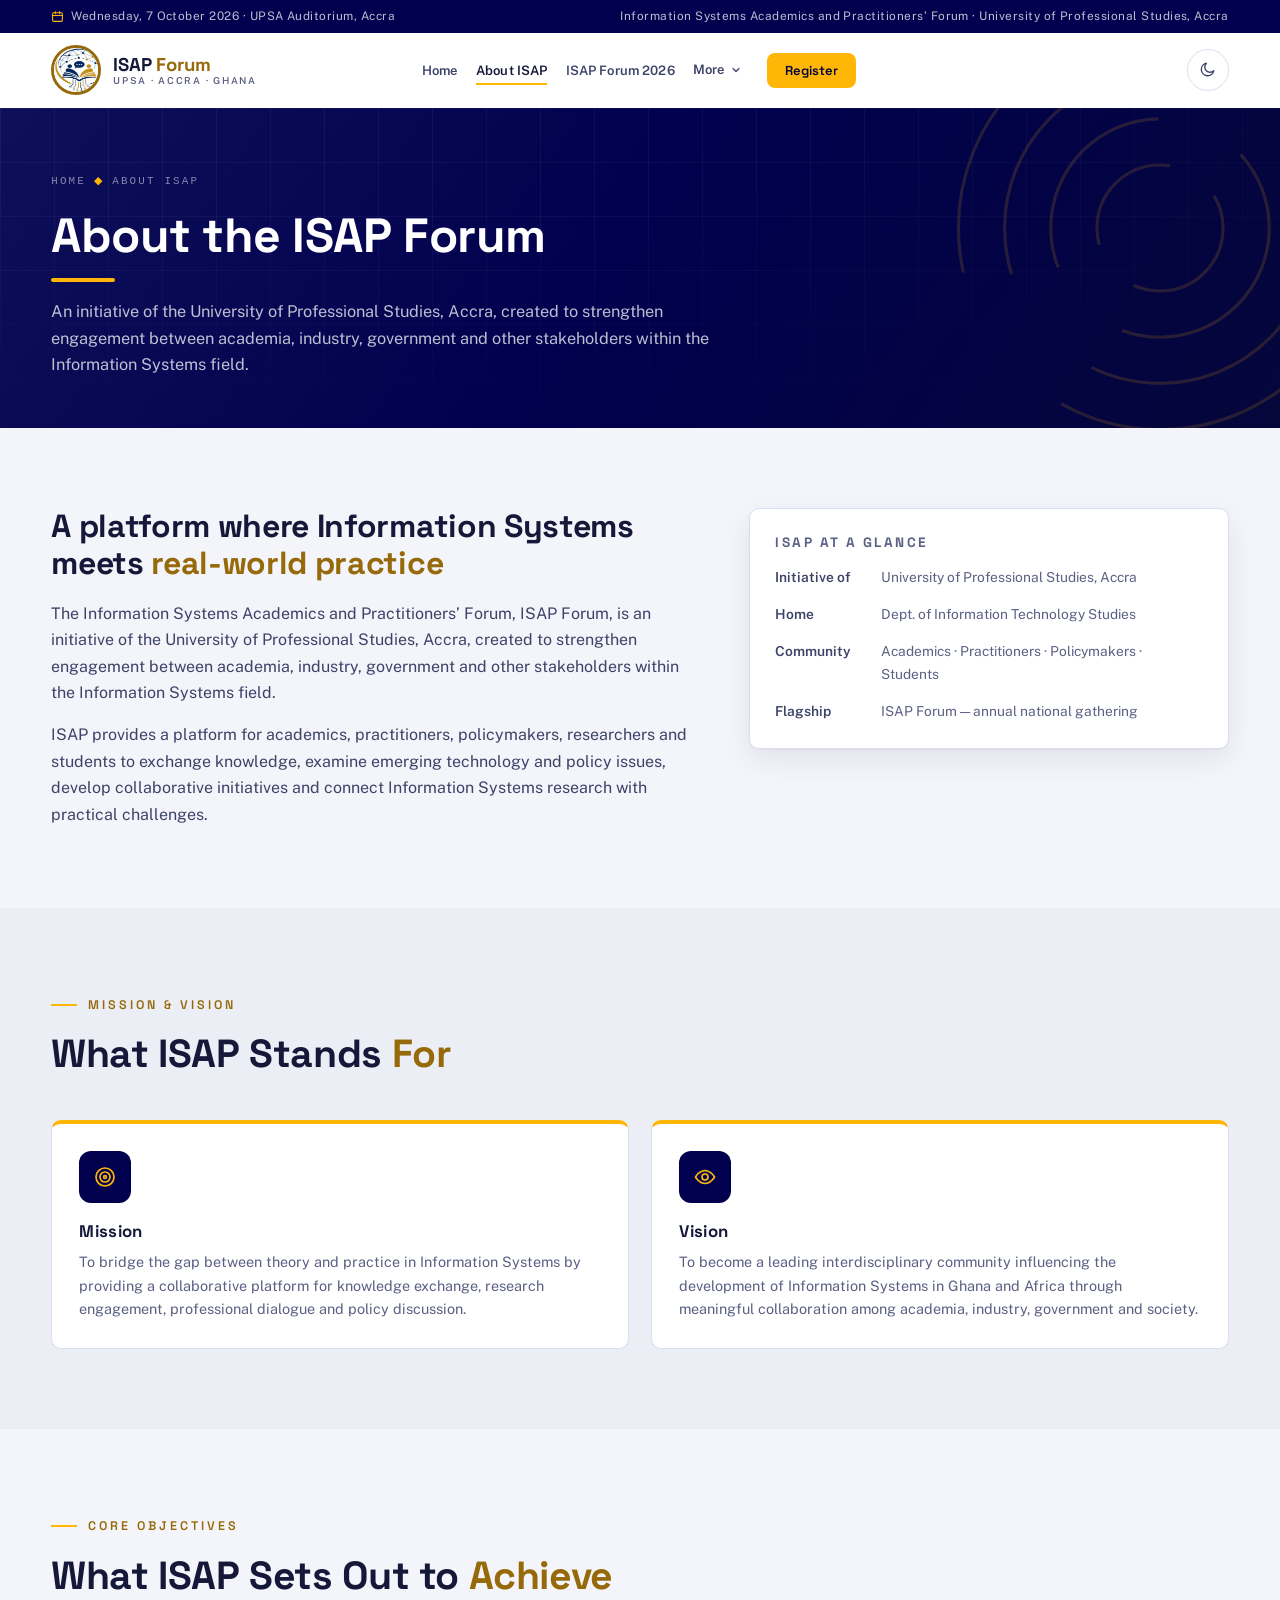
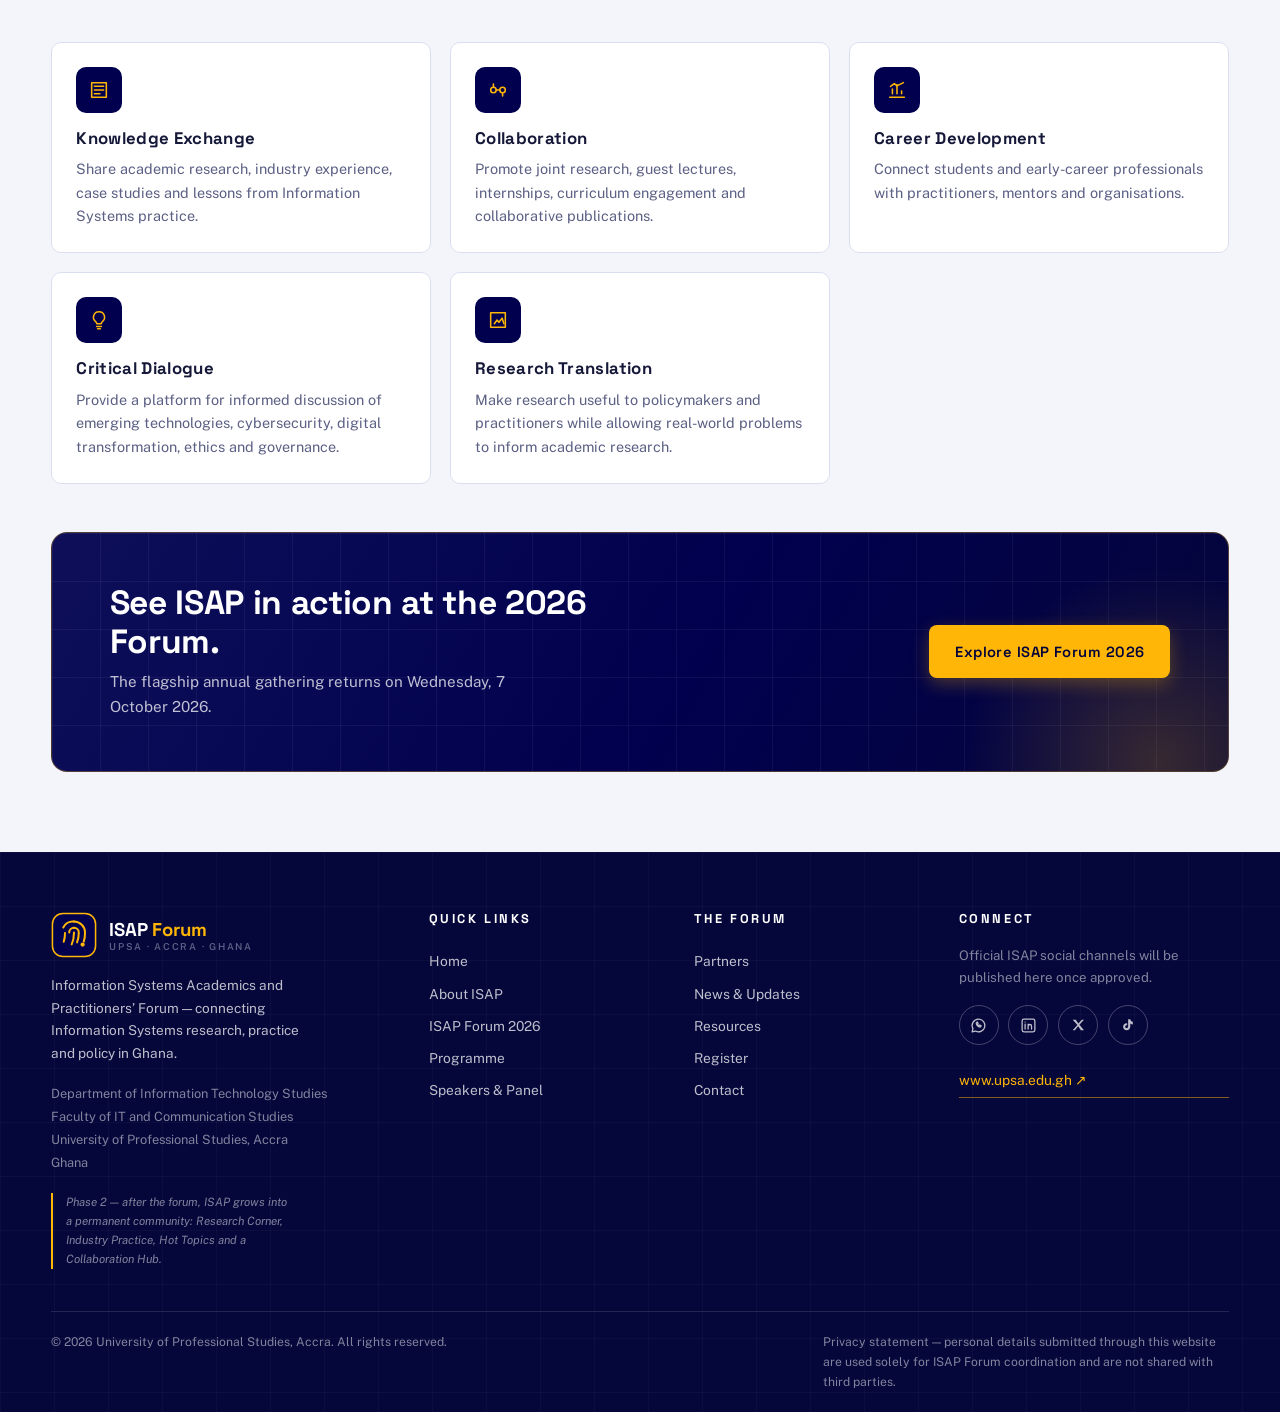
==== commit 7d76a72e: "Replace SVG logo with image and add auto-margin empty list in multiple HTML files" ====
--- a/about.html
+++ b/about.html
@@ -115,6 +115,7 @@
           <li><a class="nav-link is-cta" href="register.html" data-nav="register">Register</a></li>
         </ul>
       </nav>
+      <ul style="margin: auto;"></ul>
       <div class="header-actions">
         <button class="icon-btn theme-toggle" id="themeToggle" type="button" aria-label="Switch to dark mode"
           aria-pressed="false">
@@ -141,18 +142,7 @@
   <div class="mobile-menu" id="mobileMenu" aria-hidden="true">
     <div class="mm-top">
       <span class="brand">
-        <svg class="brand-mark" viewBox="0 0 48 48" width="40" height="40" aria-hidden="true">
-          <rect x="1.5" y="1.5" width="45" height="45" rx="11" fill="#00004E" stroke="#FFB606" stroke-width="1.6" />
-          <g fill="none" stroke="#FFB606" stroke-width="2.1" stroke-linecap="round">
-            <path d="M24 10a11.5 11.5 0 0 1 11.5 11.5c0 3.6-.4 6.7-1.3 9.4" />
-            <path d="M12.8 16.2A11.5 11.5 0 0 1 24 10" />
-            <path d="M24 16.5a5 5 0 0 1 5 5c0 3.8-.6 7.2-1.8 10.2" />
-            <path d="M19 21.5a5 5 0 0 1 5-5" />
-            <path d="M24 21.5c0 4.6-.8 8.7-2.4 12.3" />
-            <path d="M14.6 22c0 3.3-.4 6.3-1.3 9" />
-          </g>
-          <circle cx="33" cy="34" r="2.2" fill="#FFB606" />
-        </svg>
+        <img class="brand-mark-img" src="images/logo-icon.jpg" alt="" aria-hidden="true">
         <span class="brand-text"><strong style="color:#fff">ISAP <i
               style="color:#FFB606;font-style:normal">Forum</i></strong><small>UPSA · Accra · Ghana</small></span>
       </span>
